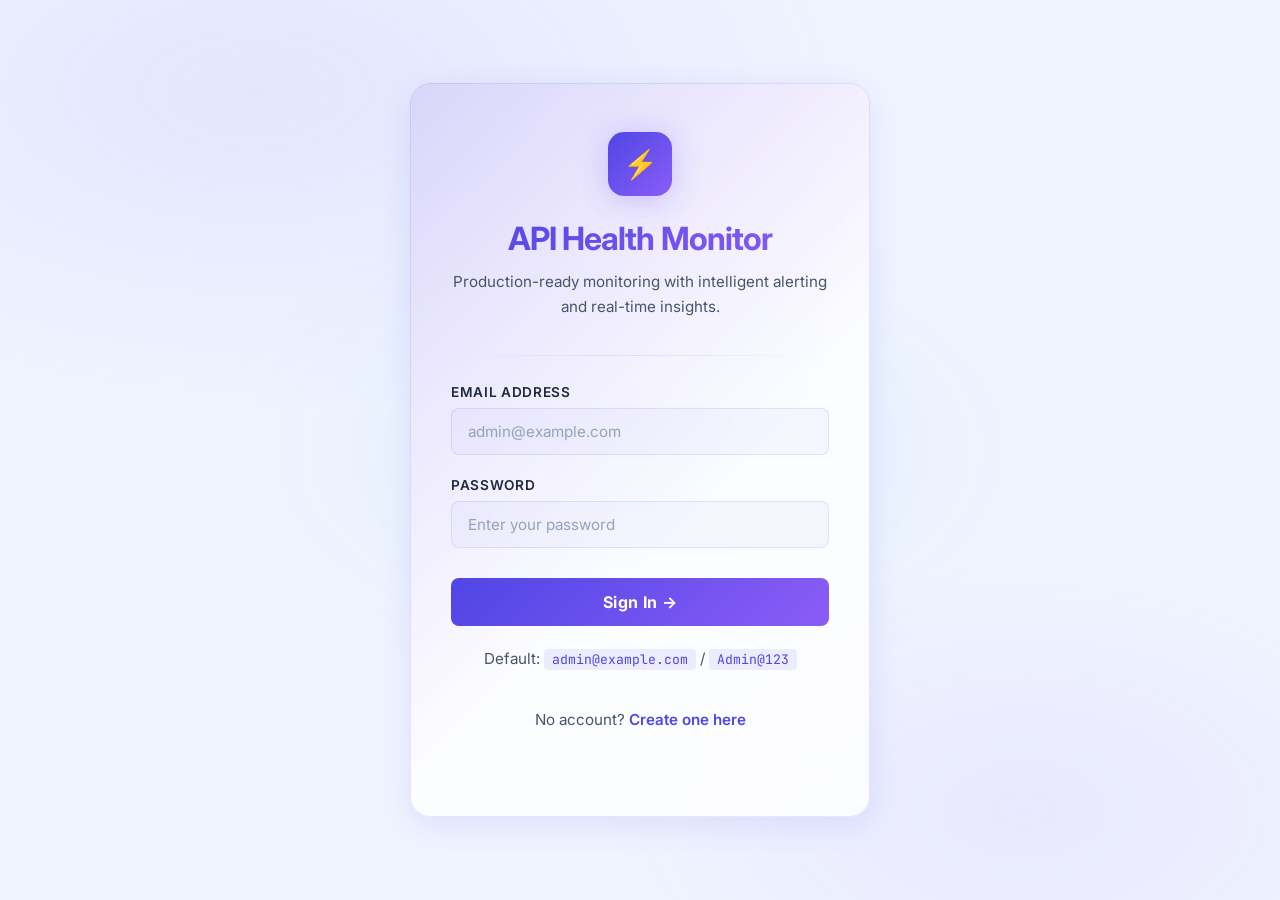
==== frontend/index.html @ 7e23b043 "Final commit" ====
<!DOCTYPE html>
<html lang="en">
<head>
  <meta charset="UTF-8">
  <meta name="viewport" content="width=device-width, initial-scale=1.0">
  <title>Sign In — Smart API Health Monitor</title>
  <meta name="description" content="Sign in to the Smart API Health Monitoring dashboard to monitor your APIs in real time.">
  <link rel="stylesheet" href="styles.css">
</head>
<body class="landing-body">

  <!-- Floating Particles -->
  <div class="particles" id="particles"></div>

  <div class="landing-container glass-panel fade-in">
    <div class="brand-icon">⚡</div>
    <h1 class="gradient-text">API Health Monitor</h1>
    <p>Production-ready monitoring with intelligent alerting and real-time insights.</p>

    <div class="divider"></div>

    <form id="loginForm" class="auth-form" novalidate>
      <div class="form-group">
        <label for="email">Email Address</label>
        <input type="email" id="email" name="email" required
               placeholder="admin@example.com" autocomplete="email">
      </div>
      <div class="form-group">
        <label for="password">Password</label>
        <input type="password" id="password" name="password" required
               placeholder="Enter your password" autocomplete="current-password">
      </div>
      <button type="submit" class="primary-btn submit-btn" id="loginSubmitBtn">
        Sign In →
      </button>
    </form>

    <p id="loginError" class="auth-error hidden"></p>

    <p class="auth-hint">
      Default: <code>admin@example.com</code> / <code>Admin@123</code>
    </p>
    <p class="auth-hint">
      No account? <a href="/register" class="auth-link">Create one here</a>
    </p>
  </div>

  <script src="script.js"></script>
  <script>
    // Generate floating particles
    const container = document.getElementById('particles');
    for (let i = 0; i < 25; i++) {
      const p = document.createElement('div');
      p.className = 'particle';
      const size = Math.random() * 4 + 2;
      p.style.cssText = `
        width: ${size}px; height: ${size}px;
        left: ${Math.random() * 100}%;
        animation-duration: ${Math.random() * 15 + 10}s;
        animation-delay: ${Math.random() * 10}s;
        background: ${Math.random() > 0.5 ? '#0ea5e9' : '#8b5cf6'};
        opacity: 0;
      `;
      container.appendChild(p);
    }
  </script>
</body>
</html>
---- frontend/styles.css ----
/* ============================================================
   Smart API Health Monitor — Premium Light UI
   Color Palette: Soft White + Indigo/Violet Accents
   ============================================================ */
@import url('https://fonts.googleapis.com/css2?family=Inter:wght@300;400;500;600;700;800&family=JetBrains+Mono:wght@400;600&display=swap');

:root {
  /* Light Background Layers */
  --bg-base:        #f0f4ff;
  --bg-surface:     #e8eeff;
  --bg-elevated:    #ffffff;
  --bg-card:        rgba(255, 255, 255, 0.80);

  /* Accent Colors */
  --cyan:           #0ea5e9;
  --cyan-dim:       rgba(14, 165, 233, 0.12);
  --violet:         #8b5cf6;
  --violet-dim:     rgba(139, 92, 246, 0.12);
  --indigo:         #4f46e5;
  --indigo-dim:     rgba(79, 70, 229, 0.10);

  /* Semantic Colors */
  --success:        #059669;
  --success-dim:    rgba(5, 150, 105, 0.12);
  --warning:        #d97706;
  --warning-dim:    rgba(217, 119, 6, 0.12);
  --danger:         #dc2626;
  --danger-dim:     rgba(220, 38, 38, 0.10);
  --pending:        #64748b;

  /* Text */
  --text-primary:   #1e293b;
  --text-secondary: #475569;
  --text-muted:     #94a3b8;

  /* Borders & Glass */
  --border:         rgba(79, 70, 229, 0.12);
  --border-accent:  rgba(79, 70, 229, 0.35);
  --glass-blur:     blur(20px);

  /* Shadows */
  --shadow-sm:  0 2px 8px rgba(79, 70, 229, 0.08);
  --shadow-md:  0 8px 32px rgba(79, 70, 229, 0.12);
  --shadow-lg:  0 20px 60px rgba(79, 70, 229, 0.16);
  --glow-cyan:  0 0 30px rgba(14, 165, 233, 0.18);
  --glow-violet:0 0 30px rgba(139, 92, 246, 0.18);

  --font-main: 'Inter', sans-serif;
  --font-mono: 'JetBrains Mono', monospace;
  --radius-sm: 8px;
  --radius-md: 14px;
  --radius-lg: 20px;
}

/* ── Reset & Base ── */
*, *::before, *::after { box-sizing: border-box; margin: 0; padding: 0; }

html { scroll-behavior: smooth; }

body {
  background-color: var(--bg-base);
  color: var(--text-primary);
  font-family: var(--font-main);
  min-height: 100vh;
  -webkit-font-smoothing: antialiased;
  overflow-x: hidden;
}

/* Animated soft mesh gradient background */
body::before {
  content: '';
  position: fixed;
  inset: 0;
  background:
    radial-gradient(ellipse 80% 60% at 20% 10%, rgba(99, 102, 241, 0.09) 0%, transparent 60%),
    radial-gradient(ellipse 60% 50% at 80% 90%, rgba(139, 92, 246, 0.07) 0%, transparent 55%),
    radial-gradient(ellipse 50% 40% at 50% 50%, rgba(14, 165, 233, 0.05) 0%, transparent 70%);
  pointer-events: none;
  z-index: 0;
}

body > * { position: relative; z-index: 1; }

/* ── Typography ── */
h1, h2, h3, h4 {
  font-weight: 700;
  letter-spacing: -0.03em;
  line-height: 1.2;
  color: var(--text-primary);
}

p { color: var(--text-secondary); line-height: 1.65; }

.gradient-text {
  background: linear-gradient(135deg, var(--indigo) 0%, var(--violet) 100%);
  -webkit-background-clip: text;
  -webkit-text-fill-color: transparent;
  background-clip: text;
}

/* ── Glass Panel ── */
.glass-panel {
  background: var(--bg-card);
  border: 1px solid var(--border);
  border-radius: var(--radius-lg);
  backdrop-filter: var(--glass-blur);
  -webkit-backdrop-filter: var(--glass-blur);
  box-shadow: var(--shadow-md);
}

/* ── AUTH PAGES ── */
.landing-body {
  display: flex;
  justify-content: center;
  align-items: center;
  min-height: 100vh;
  padding: 20px;
}

/* Animated particles */
.particles {
  position: fixed;
  inset: 0;
  pointer-events: none;
  z-index: 0;
  overflow: hidden;
}

.particle {
  position: absolute;
  border-radius: 50%;
  background: var(--indigo);
  opacity: 0;
  animation: float-particle linear infinite;
}

@keyframes float-particle {
  0%   { transform: translateY(100vh) scale(0); opacity: 0; }
  10%  { opacity: 0.25; }
  90%  { opacity: 0.08; }
  100% { transform: translateY(-10vh) scale(1); opacity: 0; }
}

.landing-container {
  width: min(100%, 460px);
  padding: 48px 40px;
  text-align: center;
  position: relative;
  z-index: 2;
}

.landing-container::before {
  content: '';
  position: absolute;
  inset: -1px;
  border-radius: calc(var(--radius-lg) + 1px);
  background: linear-gradient(135deg, rgba(79,70,229,0.20), rgba(139,92,246,0.12), transparent 60%);
  z-index: -1;
}

.brand-icon {
  width: 64px;
  height: 64px;
  background: linear-gradient(135deg, var(--indigo), var(--violet));
  border-radius: 16px;
  margin: 0 auto 24px;
  display: flex;
  align-items: center;
  justify-content: center;
  font-size: 28px;
  box-shadow: var(--glow-violet), var(--shadow-md);
  animation: icon-pulse 3s ease-in-out infinite;
}

@keyframes icon-pulse {
  0%, 100% { box-shadow: 0 0 20px rgba(79,70,229,0.25), var(--shadow-md); }
  50%       { box-shadow: 0 0 45px rgba(139,92,246,0.45), var(--shadow-lg); }
}

.landing-container h1 {
  font-size: 2rem;
  margin-bottom: 10px;
}

.landing-container > p {
  font-size: 0.95rem;
  margin-bottom: 36px;
  color: var(--text-secondary);
}

/* ── Auth Form ── */
.auth-form { text-align: left; }

.form-group { margin-bottom: 22px; }

.form-group label {
  display: block;
  margin-bottom: 8px;
  font-size: 0.85rem;
  font-weight: 600;
  color: var(--text-primary);
  letter-spacing: 0.05em;
  text-transform: uppercase;
}

.form-group input {
  width: 100%;
  padding: 13px 16px;
  background: rgba(79, 70, 229, 0.04);
  border: 1.5px solid var(--border);
  border-radius: var(--radius-sm);
  color: var(--text-primary);
  font-family: var(--font-main);
  font-size: 0.95rem;
  transition: all 0.3s ease;
  outline: none;
}

.form-group input::placeholder { color: var(--text-muted); }

.form-group input:focus {
  border-color: var(--indigo);
  background: rgba(79, 70, 229, 0.06);
  box-shadow: 0 0 0 3px rgba(79, 70, 229, 0.14);
}

/* ── Buttons ── */
.primary-btn {
  background: linear-gradient(135deg, var(--indigo) 0%, var(--violet) 100%);
  color: #ffffff;
  border: none;
  padding: 13px 28px;
  border-radius: var(--radius-sm);
  font-weight: 700;
  font-family: var(--font-main);
  font-size: 0.95rem;
  cursor: pointer;
  transition: all 0.3s ease;
  letter-spacing: 0.02em;
  position: relative;
  overflow: hidden;
}

.primary-btn::after {
  content: '';
  position: absolute;
  inset: 0;
  background: linear-gradient(135deg, rgba(255,255,255,0.25), transparent);
  opacity: 0;
  transition: opacity 0.3s;
}

.primary-btn:hover {
  transform: translateY(-2px);
  box-shadow: 0 8px 30px rgba(79, 70, 229, 0.38);
}
.primary-btn:hover::after { opacity: 1; }
.primary-btn:active { transform: translateY(0); }

.primary-btn:disabled {
  opacity: 0.55;
  cursor: not-allowed;
  transform: none;
}

.submit-btn { width: 100%; margin-top: 8px; padding: 14px; font-size: 1rem; }

.secondary-btn {
  background: rgba(79, 70, 229, 0.06);
  color: var(--text-primary);
  border: 1.5px solid var(--border);
  padding: 11px 22px;
  border-radius: var(--radius-sm);
  font-weight: 500;
  font-family: var(--font-main);
  font-size: 0.9rem;
  cursor: pointer;
  transition: all 0.25s ease;
}

.secondary-btn:hover {
  border-color: rgba(79, 70, 229, 0.3);
  background: rgba(79, 70, 229, 0.10);
  box-shadow: var(--shadow-sm);
}

/* Pulse for Add API button */
.pulse-btn { animation: pulse-glow 2.5s ease-in-out infinite; }

@keyframes pulse-glow {
  0%, 100% { box-shadow: 0 0 0 0 rgba(79, 70, 229, 0.45); }
  50%       { box-shadow: 0 0 0 10px rgba(79, 70, 229, 0); }
}

/* ── Auth Helpers ── */
.auth-hint {
  margin-top: 20px;
  font-size: 0.875rem;
  color: var(--text-secondary);
  text-align: center;
}

.auth-hint code {
  background: rgba(79, 70, 229, 0.09);
  color: var(--indigo);
  padding: 2px 8px;
  border-radius: 4px;
  font-family: var(--font-mono);
  font-size: 0.82rem;
}

.auth-link {
  color: var(--indigo);
  text-decoration: none;
  font-weight: 600;
  transition: color 0.2s;
}
.auth-link:hover { color: var(--violet); text-decoration: underline; }

.auth-error {
  margin-top: 14px;
  color: var(--danger);
  font-size: 0.9rem;
  background: var(--danger-dim);
  border: 1px solid rgba(220, 38, 38, 0.25);
  border-radius: var(--radius-sm);
  padding: 10px 14px;
  text-align: center;
}

/* ── DASHBOARD HEADER ── */
.glass-header {
  background: rgba(255, 255, 255, 0.88);
  backdrop-filter: blur(20px);
  -webkit-backdrop-filter: blur(20px);
  border-bottom: 1px solid var(--border);
  display: flex;
  justify-content: space-between;
  align-items: center;
  padding: 16px 5%;
  position: sticky;
  top: 0;
  z-index: 100;
  box-shadow: 0 1px 0 var(--border), var(--shadow-sm);
}

.logo { display: flex; flex-direction: column; gap: 4px; }

.logo h2 {
  font-size: 1.3rem;
  margin: 0;
}

.session-user {
  font-size: 0.8rem;
  color: var(--text-secondary);
  margin: 0;
}

.header-actions { display: flex; gap: 12px; align-items: center; }

/* Live indicator */
.live-badge {
  display: flex;
  align-items: center;
  gap: 6px;
  font-size: 0.78rem;
  font-weight: 600;
  color: var(--success);
  letter-spacing: 0.05em;
  text-transform: uppercase;
}

.live-dot {
  width: 8px; height: 8px;
  background: var(--success);
  border-radius: 50%;
  animation: live-pulse 1.5s ease-in-out infinite;
}

@keyframes live-pulse {
  0%, 100% { opacity: 1; box-shadow: 0 0 0 0 rgba(5, 150, 105, 0.55); }
  50%       { opacity: 0.7; box-shadow: 0 0 0 6px rgba(5, 150, 105, 0); }
}

/* ── DASHBOARD LAYOUT ── */
.container {
  padding: 36px 5%;
  max-width: 1400px;
  margin: 0 auto;
}

.section-title {
  font-size: 0.78rem;
  font-weight: 700;
  letter-spacing: 0.1em;
  text-transform: uppercase;
  color: var(--text-secondary);
  margin-bottom: 20px;
  display: flex;
  align-items: center;
  gap: 10px;
}

.section-title::after {
  content: '';
  flex: 1;
  height: 1px;
  background: var(--border);
}

.cards-grid {
  display: grid;
  grid-template-columns: repeat(auto-fill, minmax(300px, 1fr));
  gap: 20px;
  margin-bottom: 40px;
}

/* ── API CARDS ── */
.api-card {
  background: var(--bg-card);
  border: 1.5px solid var(--border);
  border-radius: var(--radius-md);
  padding: 24px;
  backdrop-filter: var(--glass-blur);
  -webkit-backdrop-filter: var(--glass-blur);
  transition: transform 0.3s ease, box-shadow 0.3s ease, border-color 0.3s ease;
  position: relative;
  overflow: hidden;
  animation: card-enter 0.5s ease-out both;
  box-shadow: var(--shadow-sm);
}

@keyframes card-enter {
  from { opacity: 0; transform: translateY(24px) scale(0.97); }
  to   { opacity: 1; transform: translateY(0) scale(1); }
}

.api-card::before {
  content: '';
  position: absolute;
  top: 0; left: 0;
  width: 100%; height: 3px;
  border-radius: var(--radius-md) var(--radius-md) 0 0;
}

/* Shimmer sweep on hover */
.api-card::after {
  content: '';
  position: absolute;
  inset: 0;
  background: linear-gradient(105deg, transparent 40%, rgba(79,70,229,0.04) 50%, transparent 60%);
  transform: translateX(-100%);
  transition: transform 0.6s ease;
  pointer-events: none;
}

.api-card:hover::after { transform: translateX(100%); }

.api-card:hover {
  transform: translateY(-5px);
  box-shadow: var(--shadow-lg);
}

/* State colors */
.api-card.state-OK    { border-color: rgba(5, 150, 105, 0.25); }
.api-card.state-OK:hover { border-color: rgba(5, 150, 105, 0.50); box-shadow: 0 20px 60px rgba(5, 150, 105, 0.12); }
.api-card.state-OK::before    { background: linear-gradient(90deg, var(--success), #10b981); }

.api-card.state-SLOW  { border-color: rgba(217, 119, 6, 0.25); }
.api-card.state-SLOW:hover { border-color: rgba(217, 119, 6, 0.50); box-shadow: 0 20px 60px rgba(217, 119, 6, 0.12); }
.api-card.state-SLOW::before  { background: linear-gradient(90deg, var(--warning), #f59e0b); }

.api-card.state-FAIL  { border-color: rgba(220, 38, 38, 0.25); }
.api-card.state-FAIL:hover { border-color: rgba(220, 38, 38, 0.50); box-shadow: 0 20px 60px rgba(220, 38, 38, 0.12); }
.api-card.state-FAIL::before  { background: linear-gradient(90deg, var(--danger), var(--violet)); }

.api-card.state-PENDING { border-color: rgba(100, 116, 139, 0.20); }
.api-card.state-PENDING::before { background: linear-gradient(90deg, var(--pending), #94a3b8); }

/* Card Header */
.card-header {
  display: flex;
  justify-content: space-between;
  align-items: flex-start;
  margin-bottom: 20px;
}

.card-header h3 {
  font-size: 1.05rem;
  color: var(--text-primary);
  white-space: nowrap;
  overflow: hidden;
  text-overflow: ellipsis;
  max-width: 65%;
}

.status-badge {
  padding: 4px 12px;
  border-radius: 20px;
  font-size: 0.7rem;
  font-weight: 700;
  letter-spacing: 0.08em;
  text-transform: uppercase;
  flex-shrink: 0;
}

.state-OK .status-badge    { background: var(--success-dim); color: var(--success); border: 1px solid rgba(5,150,105,0.25); }
.state-SLOW .status-badge  { background: var(--warning-dim); color: var(--warning); border: 1px solid rgba(217,119,6,0.25); }
.state-FAIL .status-badge  { background: var(--danger-dim);  color: var(--danger);  border: 1px solid rgba(220,38,38,0.25); }
.state-PENDING .status-badge { background: rgba(100,116,139,0.10); color: var(--pending); border: 1px solid rgba(100,116,139,0.20); }

/* Metrics */
.card-metrics { display: flex; flex-direction: column; gap: 10px; }

.metric-row {
  display: flex;
  justify-content: space-between;
  align-items: center;
  padding: 8px 12px;
  background: rgba(79, 70, 229, 0.04);
  border-radius: 6px;
  border: 1px solid var(--border);
}

.metric-label {
  font-size: 0.8rem;
  color: var(--text-secondary);
  font-weight: 500;
}

.metric-value {
  font-size: 0.9rem;
  font-weight: 700;
  color: var(--text-primary);
  font-family: var(--font-mono);
}

.state-OK .metric-value.highlight    { color: var(--success); }
.state-SLOW .metric-value.highlight  { color: var(--warning); }
.state-FAIL .metric-value.highlight  { color: var(--danger); }

.card-meta {
  margin-top: 14px;
  font-size: 0.76rem;
  color: var(--text-muted);
  display: flex;
  gap: 14px;
}

.delete-btn {
  width: 100%;
  margin-top: 18px;
  padding: 9px;
  background: transparent;
  color: var(--danger);
  border: 1px solid rgba(220, 38, 38, 0.25);
  border-radius: var(--radius-sm);
  font-size: 0.85rem;
  font-weight: 600;
  font-family: var(--font-main);
  cursor: pointer;
  transition: all 0.25s ease;
  letter-spacing: 0.03em;
}

.delete-btn:hover {
  background: var(--danger-dim);
  border-color: rgba(220, 38, 38, 0.50);
  box-shadow: 0 0 20px rgba(220, 38, 38, 0.12);
}

/* Empty state */
.empty-state {
  grid-column: 1 / -1;
  text-align: center;
  padding: 60px 24px;
  background: var(--bg-card);
  border: 1.5px dashed var(--border);
  border-radius: var(--radius-lg);
}

.empty-state .empty-icon { font-size: 3rem; margin-bottom: 16px; opacity: 0.4; }
.empty-state h3 { color: var(--text-secondary); font-size: 1.1rem; margin-bottom: 8px; }
.empty-state p  { font-size: 0.9rem; }

/* ── CHART SECTION ── */
.chart-section { margin-bottom: 40px; }

.chart-section h3 {
  font-size: 1.1rem;
  margin-bottom: 20px;
  color: var(--text-primary);
}

.graph-container {
  height: 380px;
  width: 100%;
}

.chart-subtitle {
  font-size: 0.8rem;
  text-align: center;
  margin-top: 16px;
  color: var(--text-muted);
}

/* ── MODAL ── */
.modal-overlay {
  position: fixed;
  inset: 0;
  background: rgba(15, 23, 42, 0.35);
  backdrop-filter: blur(8px);
  -webkit-backdrop-filter: blur(8px);
  display: flex;
  justify-content: center;
  align-items: center;
  z-index: 1000;
}

.modal-overlay.hidden { display: none; }

.modal-content {
  width: min(100% - 32px, 480px);
  padding: 40px;
  border: 1.5px solid rgba(79, 70, 229, 0.20);
  box-shadow: var(--shadow-lg), var(--glow-violet);
  position: relative;
}

.modal-content::before {
  content: '';
  position: absolute;
  inset: -1px;
  border-radius: calc(var(--radius-lg) + 1px);
  background: linear-gradient(135deg, rgba(79,70,229,0.10), transparent 50%, rgba(139,92,246,0.07));
  z-index: -1;
  pointer-events: none;
}

.modal-content h3 { font-size: 1.4rem; margin-bottom: 28px; }

.close-btn {
  position: absolute;
  top: 18px; right: 22px;
  font-size: 1.6rem;
  cursor: pointer;
  color: var(--text-muted);
  line-height: 1;
  transition: all 0.2s;
  width: 32px; height: 32px;
  display: flex; align-items: center; justify-content: center;
  border-radius: 6px;
}

.close-btn:hover {
  color: var(--text-primary);
  background: rgba(79, 70, 229, 0.08);
}

/* ── TOAST ── */
.toast {
  position: fixed;
  bottom: 28px;
  right: 28px;
  padding: 14px 20px;
  border-radius: var(--radius-sm);
  z-index: 2000;
  font-weight: 600;
  font-size: 0.9rem;
  box-shadow: var(--shadow-lg);
  backdrop-filter: blur(12px);
  background: rgba(255, 255, 255, 0.96);
  border: 1.5px solid var(--border);
  min-width: 220px;
  max-width: 360px;
  animation: toast-slide 0.35s cubic-bezier(0.34,1.56,0.64,1) forwards;
}

@keyframes toast-slide {
  from { transform: translateX(120%); opacity: 0; }
  to   { transform: translateX(0);   opacity: 1; }
}

.toast.success { border-left: 3px solid var(--success); color: var(--success); }
.toast.error   { border-left: 3px solid var(--danger);  color: var(--danger);  }
.toast.info    { border-left: 3px solid var(--indigo);  color: var(--indigo);  }
.toast.hidden  { display: none; }

/* ── ANIMATIONS ── */
.fade-in {
  animation: fadeIn 0.6s ease-out both;
}

@keyframes fadeIn {
  from { opacity: 0; transform: translateY(16px); }
  to   { opacity: 1; transform: translateY(0); }
}

.bounce-in {
  animation: bounceIn 0.4s cubic-bezier(0.34, 1.56, 0.64, 1) both;
}

@keyframes bounceIn {
  from { transform: scale(0.92) translateY(12px); opacity: 0; }
  to   { transform: scale(1) translateY(0);       opacity: 1; }
}

/* Stagger cards */
.api-card:nth-child(1) { animation-delay: 0.05s; }
.api-card:nth-child(2) { animation-delay: 0.10s; }
.api-card:nth-child(3) { animation-delay: 0.15s; }
.api-card:nth-child(4) { animation-delay: 0.20s; }
.api-card:nth-child(5) { animation-delay: 0.25s; }
.api-card:nth-child(6) { animation-delay: 0.30s; }

/* Skeleton loader */
.skeleton {
  background: linear-gradient(90deg,
    rgba(79,70,229,0.05) 25%,
    rgba(79,70,229,0.10) 50%,
    rgba(79,70,229,0.05) 75%);
  background-size: 200% 100%;
  animation: skeleton-shimmer 1.5s infinite;
  border-radius: 4px;
}

@keyframes skeleton-shimmer {
  0%   { background-position: 200% 0; }
  100% { background-position: -200% 0; }
}

/* Divider */
.divider {
  height: 1px;
  background: linear-gradient(90deg, transparent, var(--border), transparent);
  margin: 8px 0 28px;
}

/* ── RESPONSIVE ── */
@media (max-width: 768px) {
  .glass-header {
    flex-direction: column;
    align-items: flex-start;
    gap: 14px;
    padding: 14px 5%;
  }

  .header-actions { width: 100%; flex-wrap: wrap; }

  .landing-container { padding: 36px 24px; }

  .cards-grid { grid-template-columns: 1fr; }

  .container { padding: 24px 5%; }

  .modal-content { padding: 28px 24px; }

  .toast { left: 16px; right: 16px; bottom: 16px; max-width: none; }
}

.hidden { display: none !important; }
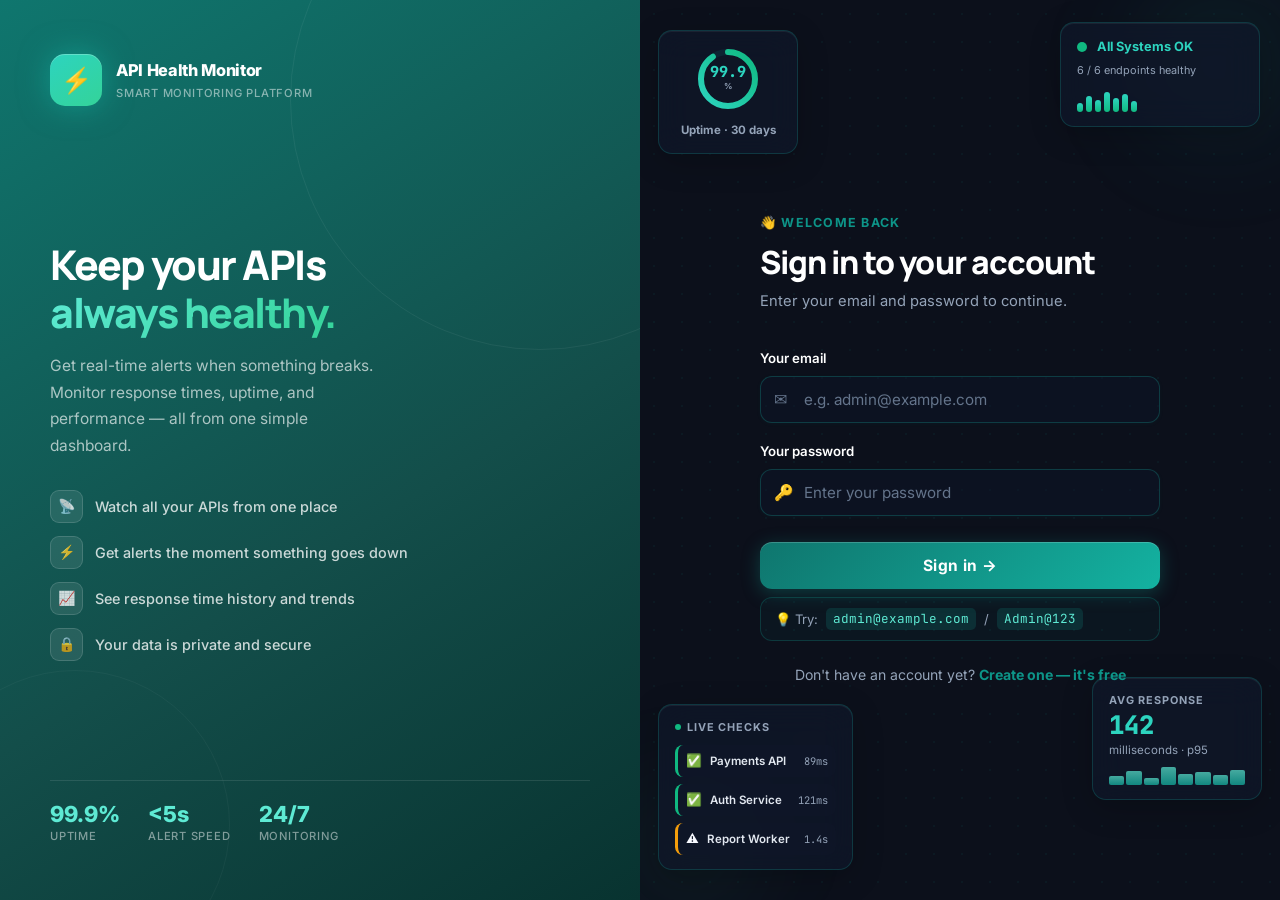
==== commit 5edc5e04: "Finial commit" ====
--- a/frontend/index.html
+++ b/frontend/index.html
@@ -3,66 +3,275 @@
 <head>
   <meta charset="UTF-8">
   <meta name="viewport" content="width=device-width, initial-scale=1.0">
-  <title>Sign In — Smart API Health Monitor</title>
-  <meta name="description" content="Sign in to the Smart API Health Monitoring dashboard to monitor your APIs in real time.">
+  <title>Sign In — API Health Monitor</title>
+  <meta name="description" content="Sign in to your API Health Monitor account and keep your services running smoothly.">
+  <link rel="preconnect" href="https://fonts.googleapis.com">
+  <link href="https://fonts.googleapis.com/css2?family=Inter:wght@300;400;500;600;700;800;900&family=Manrope:wght@400;600;700;800&family=JetBrains+Mono:wght@400;600&display=swap" rel="stylesheet">
   <link rel="stylesheet" href="styles.css">
 </head>
-<body class="landing-body">
-
-  <!-- Floating Particles -->
-  <div class="particles" id="particles"></div>
-
-  <div class="landing-container glass-panel fade-in">
-    <div class="brand-icon">⚡</div>
-    <h1 class="gradient-text">API Health Monitor</h1>
-    <p>Production-ready monitoring with intelligent alerting and real-time insights.</p>
-
-    <div class="divider"></div>
-
-    <form id="loginForm" class="auth-form" novalidate>
-      <div class="form-group">
-        <label for="email">Email Address</label>
-        <input type="email" id="email" name="email" required
-               placeholder="admin@example.com" autocomplete="email">
-      </div>
-      <div class="form-group">
-        <label for="password">Password</label>
-        <input type="password" id="password" name="password" required
-               placeholder="Enter your password" autocomplete="current-password">
-      </div>
-      <button type="submit" class="primary-btn submit-btn" id="loginSubmitBtn">
-        Sign In →
-      </button>
-    </form>
-
-    <p id="loginError" class="auth-error hidden"></p>
-
-    <p class="auth-hint">
-      Default: <code>admin@example.com</code> / <code>Admin@123</code>
-    </p>
-    <p class="auth-hint">
-      No account? <a href="/register" class="auth-link">Create one here</a>
-    </p>
+<body class="auth-page">
+
+  <!-- Ambient background -->
+  <div class="auth-bg-mesh"></div>
+  <div class="auth-orb auth-orb-1"></div>
+  <div class="auth-orb auth-orb-2"></div>
+  <div class="auth-orb auth-orb-3"></div>
+  <div class="auth-particles" id="particles"></div>
+
+  <!-- Split Layout -->
+  <div class="auth-split">
+
+    <!-- ── LEFT — Brand & Features ── -->
+    <aside class="auth-left">
+      <div class="auth-brand">
+        <div class="auth-brand-icon">⚡</div>
+        <div>
+          <div class="auth-brand-name">API Health Monitor</div>
+          <div class="auth-brand-tagline">Smart Monitoring Platform</div>
+        </div>
+      </div>
+
+      <div class="auth-hero">
+        <h2>Keep your APIs<br><span class="hl">always healthy.</span></h2>
+        <p>
+          Get real-time alerts when something breaks. Monitor response times,
+          uptime, and performance — all from one simple dashboard.
+        </p>
+        <ul class="auth-features">
+          <li><div class="feat-dot">📡</div> Watch all your APIs from one place</li>
+          <li><div class="feat-dot">⚡</div> Get alerts the moment something goes down</li>
+          <li><div class="feat-dot">📈</div> See response time history and trends</li>
+          <li><div class="feat-dot">🔒</div> Your data is private and secure</li>
+        </ul>
+      </div>
+
+      <div class="auth-left-footer">
+        <div class="auth-stats-row">
+          <div class="auth-stat">
+            <div class="auth-stat-val">99.9%</div>
+            <div class="auth-stat-lbl">Uptime</div>
+          </div>
+          <div class="auth-stat">
+            <div class="auth-stat-val">&lt;5s</div>
+            <div class="auth-stat-lbl">Alert speed</div>
+          </div>
+          <div class="auth-stat">
+            <div class="auth-stat-val">24/7</div>
+            <div class="auth-stat-lbl">Monitoring</div>
+          </div>
+        </div>
+      </div>
+    </aside>
+
+    <!-- ── RIGHT — Form + Animated Preview Cards ── -->
+    <main class="auth-right">
+
+      <!-- Glow spots -->
+      <div class="rp-glow rp-glow-1"></div>
+      <div class="rp-glow rp-glow-2"></div>
+
+      <!-- ════ FLOATING PREVIEW CARDS ════ -->
+      <div class="rp-floats">
+
+        <!-- SVG gradient def for uptime ring -->
+        <svg width="0" height="0" style="position:absolute">
+          <defs>
+            <linearGradient id="ringGrad" x1="0%" y1="0%" x2="100%" y2="100%">
+              <stop offset="0%"   stop-color="#2DD4BF"/>
+              <stop offset="100%" stop-color="#10B981"/>
+            </linearGradient>
+          </defs>
+        </svg>
+
+        <!-- Card 1: System Status (top-right) -->
+        <div class="rp-card rp-card-status">
+          <div class="rp-status-row">
+            <div class="rp-status-dot"></div>
+            <div class="rp-status-label">All Systems OK</div>
+          </div>
+          <div class="rp-status-sub">6 / 6 endpoints healthy</div>
+          <div class="rp-mini-bars">
+            <div class="rp-bar"></div><div class="rp-bar"></div>
+            <div class="rp-bar"></div><div class="rp-bar"></div>
+            <div class="rp-bar"></div><div class="rp-bar"></div>
+            <div class="rp-bar"></div>
+          </div>
+        </div>
+
+        <!-- Card 2: Avg Response Time (bottom-right) -->
+        <div class="rp-card rp-card-metric">
+          <div class="rp-metric-label">Avg Response</div>
+          <div class="rp-metric-value" id="rp-ms">142</div>
+          <div class="rp-metric-unit">milliseconds · p95</div>
+          <div class="rp-sparkline">
+            <div class="rp-spark"></div><div class="rp-spark"></div>
+            <div class="rp-spark"></div><div class="rp-spark"></div>
+            <div class="rp-spark"></div><div class="rp-spark"></div>
+            <div class="rp-spark"></div><div class="rp-spark"></div>
+          </div>
+        </div>
+
+        <!-- Card 3: Uptime Ring (top-left) -->
+        <div class="rp-card rp-card-uptime">
+          <div class="rp-ring-wrap">
+            <svg class="rp-ring-svg" viewBox="0 0 68 68">
+              <circle class="rp-ring-track" cx="34" cy="34" r="27"/>
+              <circle class="rp-ring-fill"  cx="34" cy="34" r="27"/>
+            </svg>
+            <div class="rp-ring-center">
+              <div class="rp-ring-pct">99.9</div>
+              <div class="rp-ring-lbl">%</div>
+            </div>
+          </div>
+          <div class="rp-uptime-label">Uptime · 30 days</div>
+        </div>
+
+        <!-- Card 4: Live Activity Feed (bottom-left) -->
+        <div class="rp-card rp-card-feed">
+          <div class="rp-feed-title">
+            <div class="rp-feed-live-dot"></div>
+            Live checks
+          </div>
+          <div class="rp-feed-rows" id="rpFeedRows">
+            <div class="rp-feed-row ok">
+              <span class="rp-feed-icon">✅</span>
+              <span class="rp-feed-name">Payments API</span>
+              <span class="rp-feed-time">89ms</span>
+            </div>
+            <div class="rp-feed-row ok">
+              <span class="rp-feed-icon">✅</span>
+              <span class="rp-feed-name">Auth Service</span>
+              <span class="rp-feed-time">121ms</span>
+            </div>
+            <div class="rp-feed-row slow">
+              <span class="rp-feed-icon">⚠️</span>
+              <span class="rp-feed-name">Report Worker</span>
+              <span class="rp-feed-time">1.4s</span>
+            </div>
+          </div>
+        </div>
+
+      </div><!-- end .rp-floats -->
+
+      <!-- ════ ACTUAL FORM ════ -->
+      <div class="auth-form-wrap">
+        <div class="auth-heading">
+          <div class="auth-greeting">👋 Welcome back</div>
+          <h1>Sign in to your account</h1>
+          <p>Enter your email and password to continue.</p>
+        </div>
+
+        <form id="loginForm" class="auth-form" novalidate>
+          <div class="auth-field">
+            <label for="email">Your email</label>
+            <div class="auth-input-row">
+              <span class="a-icon">✉</span>
+              <input type="email" id="email" name="email" required
+                placeholder="e.g. admin@example.com" autocomplete="email">
+            </div>
+          </div>
+
+          <div class="auth-field">
+            <label for="password">Your password</label>
+            <div class="auth-input-row">
+              <span class="a-icon">🔑</span>
+              <input type="password" id="password" name="password" required
+                placeholder="Enter your password" autocomplete="current-password">
+            </div>
+          </div>
+
+          <button type="submit" class="auth-submit" id="loginSubmitBtn">
+            Sign in  →
+          </button>
+        </form>
+
+        <div id="loginError" class="auth-error-msg hidden">
+          <span>⚠</span>
+          <span id="loginErrorText"></span>
+        </div>
+
+        <div class="auth-hint-box">
+          💡 Try: <code>admin@example.com</code> / <code>Admin@123</code>
+        </div>
+
+        <p class="auth-switch">
+          Don't have an account yet? <a href="/register">Create one — it's free</a>
+        </p>
+      </div>
+
+    </main>
   </div>
 
   <script src="script.js"></script>
   <script>
-    // Generate floating particles
+    /* ── Teal particles ── */
     const container = document.getElementById('particles');
-    for (let i = 0; i < 25; i++) {
+    const shades = ['#14B8A6','#2DD4BF','#5EEAD4','#10B981','#34D399','#06B6D4','#22D3EE','#0D9488'];
+    for (let i = 0; i < 32; i++) {
       const p = document.createElement('div');
-      p.className = 'particle';
-      const size = Math.random() * 4 + 2;
-      p.style.cssText = `
-        width: ${size}px; height: ${size}px;
-        left: ${Math.random() * 100}%;
-        animation-duration: ${Math.random() * 15 + 10}s;
-        animation-delay: ${Math.random() * 10}s;
-        background: ${Math.random() > 0.5 ? '#0ea5e9' : '#8b5cf6'};
-        opacity: 0;
-      `;
+      p.className = 'auth-particle';
+      const size = Math.random() * 5 + 2;
+      const shade = shades[Math.floor(Math.random() * shades.length)];
+      p.style.cssText = `width:${size}px;height:${size}px;left:${Math.random()*100}%;
+        animation-duration:${Math.random()*18+10}s;animation-delay:-${Math.random()*18}s;
+        background:${shade};box-shadow:0 0 ${size*2}px ${shade};opacity:0;`;
       container.appendChild(p);
     }
+
+    /* ── Animate the ms counter on the metric card ── */
+    const msEl = document.getElementById('rp-ms');
+    const baseValues = [98, 112, 137, 142, 128, 156, 119, 144, 133, 108];
+    let msIdx = 0;
+    if (msEl) {
+      setInterval(() => {
+        msIdx = (msIdx + 1) % baseValues.length;
+        msEl.style.transition = 'opacity 0.4s ease';
+        msEl.style.opacity = '0.3';
+        setTimeout(() => {
+          msEl.textContent = baseValues[msIdx];
+          msEl.style.opacity = '1';
+        }, 420);
+      }, 2800);
+    }
+
+    /* ── Animate the activity feed rows ── */
+    const feedData = [
+      { state: 'ok',   icon: '✅', name: 'Payments API',   time: '89ms' },
+      { state: 'ok',   icon: '✅', name: 'Auth Service',   time: '121ms' },
+      { state: 'slow', icon: '⚠️', name: 'Report Worker',  time: '1.4s' },
+      { state: 'ok',   icon: '✅', name: 'User API',       time: '76ms' },
+      { state: 'ok',   icon: '✅', name: 'Storage Svc',    time: '203ms' },
+      { state: 'fail', icon: '🔴', name: 'Legacy Proxy',   time: 'Error' },
+      { state: 'ok',   icon: '✅', name: 'Webhook Relay',  time: '55ms' },
+    ];
+    const feedContainer = document.getElementById('rpFeedRows');
+    let feedStart = 0;
+    function cycleFeed() {
+      if (!feedContainer) return;
+      const items = feedData.slice(feedStart, feedStart + 3);
+      feedContainer.innerHTML = items.map(r => `
+        <div class="rp-feed-row ${r.state}" style="animation-delay:0s">
+          <span class="rp-feed-icon">${r.icon}</span>
+          <span class="rp-feed-name">${r.name}</span>
+          <span class="rp-feed-time">${r.time}</span>
+        </div>`).join('');
+      feedStart = (feedStart + 1) % feedData.length;
+    }
+    setInterval(cycleFeed, 2500);
+
+    /* ── Error patch for script.js ── */
+    const loginErrorEl   = document.getElementById('loginError');
+    const loginErrorText = document.getElementById('loginErrorText');
+    const errObserver = new MutationObserver(() => {
+      const txt = loginErrorEl.textContent.trim();
+      if (txt && loginErrorText) {
+        loginErrorText.textContent = txt;
+        if (loginErrorEl.childNodes.length === 1 && loginErrorEl.childNodes[0].nodeType === 3) {
+          loginErrorEl.innerHTML = `<span>⚠</span><span id="loginErrorText">${txt}</span>`;
+        }
+      }
+    });
+    errObserver.observe(loginErrorEl, { childList: true, subtree: true, characterData: true });
   </script>
 </body>
 </html>
--- a/frontend/styles.css
+++ b/frontend/styles.css
@@ -1,762 +1,1667 @@
 /* ============================================================
-   Smart API Health Monitor — Premium Light UI
-   Color Palette: Soft White + Indigo/Violet Accents
+   Smart API Health Monitor — Unified Premium Light Theme
+   Palette: Soft Pearl · Deep Slate · Electric Indigo · Sapphire
+   Design: Glassmorphism · 3D Depth · Smooth Micro-animations
    ============================================================ */
-@import url('https://fonts.googleapis.com/css2?family=Inter:wght@300;400;500;600;700;800&family=JetBrains+Mono:wght@400;600&display=swap');
-
+@import url('https://fonts.googleapis.com/css2?family=Inter:wght@300;400;500;600;700;800;900&family=Manrope:wght@400;500;600;700;800&family=JetBrains+Mono:wght@400;600&display=swap');
+
+/* ══════════════════════════════════════════
+   DESIGN TOKENS
+══════════════════════════════════════════ */
 :root {
-  /* Light Background Layers */
-  --bg-base:        #f0f4ff;
-  --bg-surface:     #e8eeff;
-  --bg-elevated:    #ffffff;
-  --bg-card:        rgba(255, 255, 255, 0.80);
-
-  /* Accent Colors */
-  --cyan:           #0ea5e9;
-  --cyan-dim:       rgba(14, 165, 233, 0.12);
-  --violet:         #8b5cf6;
-  --violet-dim:     rgba(139, 92, 246, 0.12);
-  --indigo:         #4f46e5;
-  --indigo-dim:     rgba(79, 70, 229, 0.10);
-
-  /* Semantic Colors */
-  --success:        #059669;
-  --success-dim:    rgba(5, 150, 105, 0.12);
-  --warning:        #d97706;
-  --warning-dim:    rgba(217, 119, 6, 0.12);
-  --danger:         #dc2626;
-  --danger-dim:     rgba(220, 38, 38, 0.10);
-  --pending:        #64748b;
-
-  /* Text */
-  --text-primary:   #1e293b;
-  --text-secondary: #475569;
-  --text-muted:     #94a3b8;
-
-  /* Borders & Glass */
-  --border:         rgba(79, 70, 229, 0.12);
-  --border-accent:  rgba(79, 70, 229, 0.35);
-  --glass-blur:     blur(20px);
-
-  /* Shadows */
-  --shadow-sm:  0 2px 8px rgba(79, 70, 229, 0.08);
-  --shadow-md:  0 8px 32px rgba(79, 70, 229, 0.12);
-  --shadow-lg:  0 20px 60px rgba(79, 70, 229, 0.16);
-  --glow-cyan:  0 0 30px rgba(14, 165, 233, 0.18);
-  --glow-violet:0 0 30px rgba(139, 92, 246, 0.18);
-
-  --font-main: 'Inter', sans-serif;
-  --font-mono: 'JetBrains Mono', monospace;
-  --radius-sm: 8px;
-  --radius-md: 14px;
-  --radius-lg: 20px;
-}
-
-/* ── Reset & Base ── */
+  /* ── Primary: Electric Indigo / Sapphire ── */
+  --p-50:   #EEF2FF;
+  --p-100:  #E0E7FF;
+  --p-200:  #C7D2FE;
+  --p-300:  #A5B4FC;
+  --p-400:  #818CF8;
+  --p-500:  #6366F1;
+  --p-600:  #4F46E5;
+  --p-700:  #4338CA;
+  --p-800:  #3730A3;
+  --p-900:  #312E81;
+  --p-glow: rgba(99, 102, 241, 0.28);
+  --p-dim:  rgba(99, 102, 241, 0.08);
+
+  /* ── Secondary: Violet / Purple ── */
+  --s-400:  #A78BFA;
+  --s-500:  #8B5CF6;
+  --s-600:  #7C3AED;
+  --s-glow: rgba(139, 92, 246, 0.25);
+
+  /* ── Accent: Sky Blue / Cyan ── */
+  --a-400:  #38BDF8;
+  --a-500:  #0EA5E9;
+  --a-600:  #0284C7;
+  --a-dim:  rgba(14, 165, 233, 0.10);
+
+  /* ── Neutrals (unified high-contrast dark mode) ── */
+  --n-0:    #0A0F1D;
+  --n-50:   #0F172A;
+  --n-100:  #1E293B;
+  --n-200:  #334155;
+  --n-300:  #475569;
+  --n-400:  #64748B;
+  --n-500:  #94A3B8;
+  --n-600:  #E2E8F0;
+  --n-700:  #F1F5FE;
+  --n-800:  #F8FAFF;
+  --n-900:  #FFFFFF;
+
+  /* ── Semantic ── */
+  --ok:      #34D399;
+  --ok-dim:  rgba(52,211,153,0.12);
+  --ok-glow: rgba(52,211,153,0.22);
+  --warn:    #FBBF24;
+  --warn-dim: rgba(251,191,36,0.12);
+  --err:     #F87171;
+  --err-dim: rgba(248,113,113,0.12);
+  --err-glow:rgba(248,113,113,0.22);
+  --pend:    #94A3B8;
+
+  /* ── Surfaces ── */
+  --bg:          #0A0F1D;
+  --bg-surface:  #111827;
+  --bg-card:     rgba(17, 24, 39, 0.75);
+  --bg-glass:    rgba(15, 23, 42, 0.65);
+
+  /* ── Borders ── */
+  --border:       rgba(20, 184, 166, 0.15);
+  --border-hover: rgba(20, 184, 166, 0.35);
+  --border-focus: rgba(20, 184, 166, 0.65);
+
+  /* ── Elevation shadows ── */
+  --shadow-xs: 0 1px 3px rgba(0,0,0,0.20), 0 1px 2px rgba(0,0,0,0.15);
+  --shadow-sm: 0 2px 8px rgba(0,0,0,0.25), 0 1px 4px rgba(20,184,166,0.08);
+  --shadow-md: 0 8px 24px rgba(0,0,0,0.30), 0 4px 12px rgba(20,184,166,0.12);
+  --shadow-lg: 0 20px 48px rgba(0,0,0,0.35), 0 8px 24px rgba(20,184,166,0.15);
+  --shadow-xl: 0 36px 80px rgba(0,0,0,0.45), 0 16px 40px rgba(20,184,166,0.18);
+  --shadow-card-hover: 0 28px 60px rgba(0,0,0,0.40), 0 12px 28px rgba(20,184,166,0.22);
+
+  /* ── Typography ── */
+  --font-ui:      'Inter', 'Manrope', sans-serif;
+  --font-display: 'Manrope', 'Inter', sans-serif;
+  --font-mono:    'JetBrains Mono', monospace;
+
+  /* ── Radii ── */
+  --r-xs:  6px;
+  --r-sm:  10px;
+  --r-md:  16px;
+  --r-lg:  22px;
+  --r-xl:  32px;
+  --r-full: 9999px;
+
+  /* ── Motion ── */
+  --ease-spring:  cubic-bezier(0.34, 1.56, 0.64, 1);
+  --ease-smooth:  cubic-bezier(0.4, 0, 0.2, 1);
+  --ease-out:     cubic-bezier(0, 0, 0.2, 1);
+  --ease-in-out:  cubic-bezier(0.4, 0, 0.6, 1);
+
+  /* ── Blur ── */
+  --blur-sm: blur(12px);
+  --blur-md: blur(20px);
+  --blur-lg: blur(32px);
+}
+
+/* ══════════════════════════════════════════
+   RESET
+══════════════════════════════════════════ */
 *, *::before, *::after { box-sizing: border-box; margin: 0; padding: 0; }
-
-html { scroll-behavior: smooth; }
+html { scroll-behavior: smooth; -webkit-text-size-adjust: 100%; }
 
 body {
-  background-color: var(--bg-base);
-  color: var(--text-primary);
-  font-family: var(--font-main);
+  font-family: var(--font-ui);
+  background: var(--bg);
+  color: var(--n-800);
   min-height: 100vh;
   -webkit-font-smoothing: antialiased;
+  -moz-osx-font-smoothing: grayscale;
   overflow-x: hidden;
-}
-
-/* Animated soft mesh gradient background */
+  line-height: 1.6;
+}
+
+/* ── Animated mesh background ── */
 body::before {
   content: '';
   position: fixed;
   inset: 0;
   background:
-    radial-gradient(ellipse 80% 60% at 20% 10%, rgba(99, 102, 241, 0.09) 0%, transparent 60%),
-    radial-gradient(ellipse 60% 50% at 80% 90%, rgba(139, 92, 246, 0.07) 0%, transparent 55%),
-    radial-gradient(ellipse 50% 40% at 50% 50%, rgba(14, 165, 233, 0.05) 0%, transparent 70%);
+    radial-gradient(ellipse 90% 70% at 20% 5%,  rgba(99,102,241,0.10) 0%, transparent 58%),
+    radial-gradient(ellipse 70% 60% at 80% 95%, rgba(139,92,246,0.08) 0%, transparent 58%),
+    radial-gradient(ellipse 55% 45% at 60% 40%, rgba(14,165,233,0.05) 0%, transparent 60%),
+    radial-gradient(ellipse 40% 35% at 10% 80%, rgba(99,102,241,0.06) 0%, transparent 55%);
   pointer-events: none;
   z-index: 0;
+  animation: mesh-breathe 22s ease-in-out infinite alternate;
+}
+
+@keyframes mesh-breathe {
+  0%   { opacity: 0.7; transform: scale(1) translateY(0); }
+  100% { opacity: 1;   transform: scale(1.05) translateY(-10px); }
 }
 
 body > * { position: relative; z-index: 1; }
 
-/* ── Typography ── */
+/* ══════════════════════════════════════════
+   SCROLLBAR
+══════════════════════════════════════════ */
+::-webkit-scrollbar { width: 5px; height: 5px; }
+::-webkit-scrollbar-track { background: var(--n-100); }
+::-webkit-scrollbar-thumb { background: var(--p-300); border-radius: var(--r-full); }
+::-webkit-scrollbar-thumb:hover { background: var(--p-500); }
+
+/* ══════════════════════════════════════════
+   TYPOGRAPHY
+══════════════════════════════════════════ */
 h1, h2, h3, h4 {
-  font-weight: 700;
+  font-family: var(--font-display);
+  font-weight: 800;
   letter-spacing: -0.03em;
-  line-height: 1.2;
-  color: var(--text-primary);
-}
-
-p { color: var(--text-secondary); line-height: 1.65; }
-
+  line-height: 1.18;
+  color: var(--n-900);
+}
+p { color: var(--n-600); line-height: 1.68; }
+code { font-family: var(--font-mono); font-size: 0.88em; }
+
+/* Gradient brand text */
 .gradient-text {
-  background: linear-gradient(135deg, var(--indigo) 0%, var(--violet) 100%);
+  background: linear-gradient(135deg, var(--p-600) 0%, var(--s-500) 50%, var(--a-500) 100%);
   -webkit-background-clip: text;
   -webkit-text-fill-color: transparent;
   background-clip: text;
-}
-
-/* ── Glass Panel ── */
+  background-size: 200% 200%;
+  animation: gradient-pan 5s ease infinite;
+}
+
+@keyframes gradient-pan {
+  0%   { background-position: 0% 50%; }
+  50%  { background-position: 100% 50%; }
+  100% { background-position: 0% 50%; }
+}
+
+/* ══════════════════════════════════════════
+   GLASS PANEL
+══════════════════════════════════════════ */
 .glass-panel {
   background: var(--bg-card);
   border: 1px solid var(--border);
-  border-radius: var(--radius-lg);
-  backdrop-filter: var(--glass-blur);
-  -webkit-backdrop-filter: var(--glass-blur);
-  box-shadow: var(--shadow-md);
-}
-
-/* ── AUTH PAGES ── */
-.landing-body {
-  display: flex;
-  justify-content: center;
-  align-items: center;
-  min-height: 100vh;
-  padding: 20px;
-}
-
-/* Animated particles */
-.particles {
+  border-radius: var(--r-lg);
+  backdrop-filter: var(--blur-md);
+  -webkit-backdrop-filter: var(--blur-md);
+  box-shadow: var(--shadow-md), inset 0 1px 0 rgba(255,255,255,0.95);
+  position: relative;
+}
+
+/* Subtle shimmer line at top edge */
+.glass-panel::before {
+  content: '';
+  position: absolute;
+  top: 0; left: 15%; right: 15%;
+  height: 1px;
+  background: linear-gradient(90deg, transparent, rgba(99,102,241,0.4), rgba(139,92,246,0.3), transparent);
+  border-radius: var(--r-full);
+  pointer-events: none;
+}
+
+/* ══════════════════════════════════════════
+   FLOATING AMBIENT ORBS
+══════════════════════════════════════════ */
+.orb {
   position: fixed;
-  inset: 0;
+  border-radius: 50%;
+  filter: blur(70px);
   pointer-events: none;
   z-index: 0;
-  overflow: hidden;
-}
-
+  animation: orb-float 14s ease-in-out infinite alternate;
+}
+.orb-1 {
+  width: 500px; height: 500px;
+  background: radial-gradient(circle, rgba(99,102,241,0.15) 0%, transparent 70%);
+  top: -150px; left: -120px;
+  animation-delay: 0s;
+}
+.orb-2 {
+  width: 380px; height: 380px;
+  background: radial-gradient(circle, rgba(139,92,246,0.12) 0%, transparent 70%);
+  bottom: -100px; right: -100px;
+  animation-delay: -5s;
+}
+.orb-3 {
+  width: 260px; height: 260px;
+  background: radial-gradient(circle, rgba(14,165,233,0.10) 0%, transparent 70%);
+  top: 45%; right: 12%;
+  animation-delay: -9s;
+}
+@keyframes orb-float {
+  0%   { transform: translate(0, 0) scale(1); }
+  100% { transform: translate(30px, 45px) scale(1.10); }
+}
+
+/* ══════════════════════════════════════════
+   PARTICLES
+══════════════════════════════════════════ */
+.particles { position: fixed; inset: 0; pointer-events: none; z-index: 0; overflow: hidden; }
 .particle {
   position: absolute;
   border-radius: 50%;
-  background: var(--indigo);
   opacity: 0;
-  animation: float-particle linear infinite;
-}
-
-@keyframes float-particle {
-  0%   { transform: translateY(100vh) scale(0); opacity: 0; }
-  10%  { opacity: 0.25; }
-  90%  { opacity: 0.08; }
-  100% { transform: translateY(-10vh) scale(1); opacity: 0; }
-}
-
-.landing-container {
-  width: min(100%, 460px);
-  padding: 48px 40px;
+  animation: particle-rise linear infinite;
+}
+@keyframes particle-rise {
+  0%   { transform: translateY(105vh) scale(0); opacity: 0; }
+  8%   { opacity: 0.5; }
+  90%  { opacity: 0.10; }
+  100% { transform: translateY(-8vh) scale(1.2); opacity: 0; }
+}
+
+/* ══════════════════════════════════════════
+   AUTH PAGES (LOGIN + REGISTER) — TEAL/EMERALD
+══════════════════════════════════════════ */
+.auth-page {
+  min-height: 100vh;
+  display: block;
+  background: #090D16; /* Deep dark teal-slate background */
+  font-family: var(--font-ui);
+  overflow: hidden;
+  /* Teal theme tokens scoped to auth */
+  --t-300: #5EEAD4;
+  --t-400: #2DD4BF;
+  --t-500: #14B8A6;
+  --t-600: #0D9488;
+  --t-700: #0F766E;
+  --t-900: #134E4A;
+  --e-400: #34D399;
+  --e-500: #10B981;
+  --auth-text:   #FFFFFF; /* High contrast readable white for headings/labels */
+  --auth-sub:    #94A3B8; /* High readability soft cool gray */
+  --auth-muted:  #64748B; /* High legibility placeholder slate */
+  --auth-border: rgba(20,184,166,0.25); /* Teal accent borders */
+  --auth-dim:    rgba(15, 23, 42, 0.45); /* Dark slate form backgrounds */
+  --auth-r-sm:   12px;
+  --auth-ease:   cubic-bezier(0.34, 1.56, 0.64, 1);
+  --auth-smooth: cubic-bezier(0.4, 0, 0.2, 1);
+}
+
+.auth-bg-mesh {
+  position: fixed; inset: 0; pointer-events: none; z-index: 0;
+  background:
+    radial-gradient(ellipse 80% 60% at 10% 10%,  rgba(20,184,166,0.14) 0%, transparent 55%),
+    radial-gradient(ellipse 60% 50% at 90% 90%,  rgba(52,211,153,0.10) 0%, transparent 55%),
+    radial-gradient(ellipse 50% 40% at 55% 45%,  rgba(34,211,238,0.06) 0%, transparent 60%);
+  animation: auth-breathe 18s ease-in-out infinite alternate;
+}
+@keyframes auth-breathe {
+  0%   { transform: scale(1);    opacity: 0.85; }
+  100% { transform: scale(1.05); opacity: 1; }
+}
+
+.auth-orb { position: fixed; border-radius: 50%; pointer-events: none; z-index: 0; filter: blur(60px); animation: auth-orb-drift 14s ease-in-out infinite alternate; }
+.auth-orb-1 { width: 420px; height: 420px; background: radial-gradient(circle, rgba(20,184,166,0.20) 0%, transparent 70%); top: -130px; left: -100px; animation-delay: 0s; }
+.auth-orb-2 { width: 320px; height: 320px; background: radial-gradient(circle, rgba(52,211,153,0.16) 0%, transparent 70%); bottom: -80px; right: -80px; animation-delay: -6s; }
+.auth-orb-3 { width: 200px; height: 200px; background: radial-gradient(circle, rgba(34,211,238,0.14) 0%, transparent 70%); top: 48%; right: 18%; animation-delay: -10s; }
+@keyframes auth-orb-drift {
+  0%   { transform: translate(0, 0) scale(1); }
+  100% { transform: translate(28px, 38px) scale(1.08); }
+}
+
+.auth-particles { position: fixed; inset: 0; pointer-events: none; z-index: 0; overflow: hidden; }
+.auth-particle { position: absolute; border-radius: 50%; opacity: 0; animation: auth-float-p linear infinite; }
+@keyframes auth-float-p {
+  0%   { transform: translateY(105vh) scale(0); opacity: 0; }
+  8%   { opacity: 0.55; }
+  90%  { opacity: 0.12; }
+  100% { transform: translateY(-8vh) scale(1.1); opacity: 0; }
+}
+
+/* Split layout */
+.auth-split { display: grid; grid-template-columns: 1fr 1fr; width: 100%; min-height: 100vh; position: relative; z-index: 1; }
+
+/* Left panel */
+.auth-left {
+  background: linear-gradient(148deg, var(--t-700) 0%, var(--t-900) 58%, #083330 100%);
+  padding: 54px 50px;
+  display: flex; flex-direction: column; justify-content: space-between;
+  position: relative; overflow: hidden;
+}
+.auth-left::before {
+  content: ''; position: absolute;
+  width: 500px; height: 500px; border-radius: 50%;
+  border: 1px solid rgba(255,255,255,0.06);
+  top: -150px; right: -150px; pointer-events: none;
+}
+.auth-left::after {
+  content: ''; position: absolute;
+  width: 310px; height: 310px; border-radius: 50%;
+  border: 1px solid rgba(255,255,255,0.04);
+  bottom: -80px; left: -80px; pointer-events: none;
+}
+
+.auth-brand { display: flex; align-items: center; gap: 14px; animation: slideFromLeft 0.7s var(--auth-ease) 0.1s both; }
+.auth-brand-icon {
+  width: 52px; height: 52px;
+  background: linear-gradient(145deg, var(--t-400), var(--e-400));
+  border-radius: 15px;
+  display: flex; align-items: center; justify-content: center; font-size: 25px;
+  box-shadow: 0 0 30px rgba(20,184,166,0.52), inset 0 1px 0 rgba(255,255,255,0.25);
+  animation: brand-bob 4s ease-in-out infinite;
+}
+@keyframes brand-bob { 0%, 100% { transform: translateY(0); } 50% { transform: translateY(-6px); } }
+.auth-brand-name    { font-size: 1.02rem; font-weight: 800; color: #fff; letter-spacing: -0.02em; }
+.auth-brand-tagline { font-size: 0.70rem; color: rgba(255,255,255,0.50); letter-spacing: 0.07em; text-transform: uppercase; font-weight: 500; margin-top: 2px; }
+
+.auth-hero {
+  flex: 1; display: flex; flex-direction: column; justify-content: center;
+  padding: 46px 0 30px;
+  animation: slideFromLeft 0.7s var(--auth-ease) 0.22s both;
+}
+.auth-hero h2 { font-size: clamp(1.9rem, 3.2vw, 2.65rem); color: #fff; font-weight: 800; line-height: 1.17; letter-spacing: -0.036em; margin-bottom: 16px; }
+.auth-hero h2 .hl { background: linear-gradient(135deg, var(--t-300), var(--e-400)); -webkit-background-clip: text; -webkit-text-fill-color: transparent; background-clip: text; }
+.auth-hero > p { font-size: 0.97rem; color: rgba(255,255,255,0.65); line-height: 1.72; max-width: 340px; }
+
+.auth-features { list-style: none; margin-top: 30px; display: flex; flex-direction: column; gap: 13px; animation: slideFromLeft 0.7s var(--auth-ease) 0.34s both; }
+.auth-features li { display: flex; align-items: center; gap: 12px; font-size: 0.9rem; color: rgba(255,255,255,0.78); font-weight: 500; }
+.feat-dot {
+  width: 33px; height: 33px; background: rgba(255,255,255,0.09); border: 1px solid rgba(255,255,255,0.14);
+  border-radius: 9px; display: flex; align-items: center; justify-content: center; font-size: 14px; flex-shrink: 0;
+  transition: background 0.3s ease;
+}
+.auth-features li:hover .feat-dot { background: rgba(255,255,255,0.19); }
+
+.auth-left-footer { animation: slideFromLeft 0.7s var(--auth-ease) 0.44s both; }
+.auth-stats-row { display: flex; gap: 28px; padding-top: 22px; border-top: 1px solid rgba(255,255,255,0.10); }
+.auth-stat-val { font-size: 1.38rem; font-weight: 800; color: var(--t-300); line-height: 1; }
+.auth-stat-lbl { font-size: 0.70rem; color: rgba(255,255,255,0.48); text-transform: uppercase; letter-spacing: 0.07em; font-weight: 500; margin-top: 3px; }
+
+/* Right panel */
+.auth-right {
+  background: #0C101B; /* Match dark theme layout */
+  display: flex;
+  flex-direction: column;
+  justify-content: center;
+  align-items: center;
+  padding: 54px 46px;
+  position: relative;
+  animation: slideFromRight 0.7s var(--auth-ease) 0.1s both;
+}
+.auth-form-wrap {
+  width: 100%;
+  max-width: 400px;
+  margin: auto;
+  position: relative;
+  z-index: 2;
+}
+
+.auth-heading { margin-bottom: 34px; }
+.auth-greeting { font-size: 0.78rem; font-weight: 700; letter-spacing: 0.10em; text-transform: uppercase; color: var(--t-600); display: flex; align-items: center; gap: 7px; margin-bottom: 10px; }
+.auth-heading h1 { font-size: clamp(1.55rem, 2.8vw, 2rem); font-weight: 800; color: var(--auth-text); letter-spacing: -0.03em; line-height: 1.22; margin-bottom: 8px; }
+.auth-heading > p { font-size: 0.92rem; color: var(--auth-sub); line-height: 1.62; }
+
+.auth-form { display: flex; flex-direction: column; }
+.auth-field { margin-bottom: 18px; }
+.auth-field label { display: block; font-size: 0.83rem; font-weight: 600; color: var(--auth-text); margin-bottom: 7px; }
+
+.auth-input-row { position: relative; display: flex; align-items: center; }
+.auth-input-row .a-icon { position: absolute; left: 14px; color: var(--auth-muted); font-size: 0.98rem; pointer-events: none; transition: color 0.25s ease; z-index: 1; }
+.auth-input-row input {
+  width: 100%; padding: 13px 14px 13px 43px;
+  border: 1.5px solid var(--auth-border);
+  border-radius: var(--auth-r-sm);
+  background: var(--auth-dim); color: var(--auth-text);
+  font-family: var(--font-ui); font-size: 0.95rem;
+  outline: none;
+  transition: border-color 0.3s var(--auth-smooth), background 0.3s ease, box-shadow 0.3s ease, transform 0.25s var(--auth-ease);
+  box-shadow: 0 1px 4px rgba(13,148,136,0.05);
+}
+.auth-input-row input::placeholder { color: var(--auth-muted); }
+.auth-input-row input:focus {
+  border-color: var(--t-500);
+  background: #0F172A; /* Stay dark on focus */
+  box-shadow: 0 0 0 4px rgba(20,184,166,0.22), 0 2px 8px rgba(13,148,136,0.15);
+  transform: translateY(-1px);
+}
+.auth-input-row:focus-within .a-icon { color: var(--t-600); }
+
+.field-hint { font-size: 0.75rem; color: var(--auth-muted); margin-top: 5px; padding-left: 2px; }
+
+/* Strength bar */
+.pwd-strength { margin-top: 8px; display: none; }
+.pwd-strength.show { display: block; }
+.pwd-track { height: 4px; background: rgba(13,148,136,0.10); border-radius: 99px; overflow: hidden; margin-bottom: 4px; }
+.pwd-fill { height: 100%; border-radius: 99px; transition: width 0.45s ease, background 0.45s ease; width: 0%; }
+.pwd-label { font-size: 0.72rem; font-weight: 600; color: var(--auth-muted); transition: color 0.4s; }
+
+/* Submit button */
+.auth-submit {
+  width: 100%; padding: 14px 20px; margin-top: 8px;
+  background: linear-gradient(135deg, var(--t-700), var(--t-500) 55%, var(--e-500));
+  color: #fff; border: none; border-radius: var(--auth-r-sm);
+  font-family: var(--font-ui); font-size: 0.97rem; font-weight: 700; letter-spacing: 0.025em;
+  cursor: pointer; position: relative; overflow: hidden;
+  box-shadow: 0 4px 18px rgba(13,148,136,0.35), inset 0 1px 0 rgba(255,255,255,0.18);
+  transition: transform 0.32s var(--auth-smooth), box-shadow 0.32s ease;
+  background-size: 200% 200%; animation: teal-btn-drift 5s ease infinite;
+  display: flex; align-items: center; justify-content: center; gap: 8px;
+}
+@keyframes teal-btn-drift { 0%,100% { background-position: 0% 50%; } 50% { background-position: 100% 50%; } }
+.auth-submit::before {
+  content: ''; position: absolute;
+  top: 0; left: -100%; width: 55%; height: 100%;
+  background: linear-gradient(90deg, transparent, rgba(255,255,255,0.26), transparent);
+  transition: left 0.6s ease;
+}
+.auth-submit:hover::before { left: 160%; }
+.auth-submit:hover { transform: translateY(-2px); box-shadow: 0 8px 28px rgba(13,148,136,0.45); }
+.auth-submit:active { transform: translateY(0); box-shadow: 0 2px 8px rgba(13,148,136,0.22); }
+.auth-submit:disabled { opacity: 0.55; cursor: not-allowed; transform: none; animation: none; }
+
+/* Error message */
+.auth-error-msg {
+  padding: 11px 15px; border-radius: var(--auth-r-sm);
+  font-size: 0.88rem; font-weight: 500;
+  background: rgba(220,38,38,0.07); border: 1px solid rgba(220,38,38,0.22);
+  color: #B91C1C; display: flex; align-items: flex-start; gap: 9px; margin-top: 8px;
+  animation: msgPop 0.32s var(--auth-ease) both;
+}
+@keyframes msgPop { from { opacity:0; transform:translateY(-6px) scale(0.97); } to { opacity:1; transform:translateY(0) scale(1); } }
+
+/* Hint box */
+.auth-hint-box {
+  background: rgba(20,184,166,0.04); border: 1px solid rgba(20,184,166,0.22);
+  border-radius: var(--auth-r-sm); padding: 10px 14px;
+  font-size: 0.82rem; color: var(--auth-sub);
+  display: flex; align-items: center; gap: 8px; margin-top: 8px;
+}
+.auth-hint-box code { background: rgba(20,184,166,0.15); color: var(--t-300); padding: 1px 7px; border-radius: 5px; font-family: var(--font-mono); font-size: 0.79rem; }
+
+/* Switch page link */
+.auth-switch { text-align: center; font-size: 0.88rem; color: var(--auth-sub); margin-top: 22px; }
+.auth-switch a { color: var(--t-600); text-decoration: none; font-weight: 700; position: relative; }
+.auth-switch a::after { content: ''; position: absolute; bottom: -1px; left: 0; right: 0; height: 1.5px; background: var(--t-400); transform: scaleX(0); transform-origin: left; transition: transform 0.28s ease; }
+.auth-switch a:hover { color: var(--t-500); }
+.auth-switch a:hover::after { transform: scaleX(1); }
+
+/* Auth entrance animations */
+@keyframes slideFromLeft  { from { opacity:0; transform:translateX(-24px); } to { opacity:1; transform:translateX(0); } }
+@keyframes slideFromRight { from { opacity:0; transform:translateX(24px);  } to { opacity:1; transform:translateX(0); } }
+.auth-field:nth-child(1) { animation: slideFromRight 0.48s var(--auth-ease) 0.22s both; }
+.auth-field:nth-child(2) { animation: slideFromRight 0.48s var(--auth-ease) 0.32s both; }
+.auth-field:nth-child(3) { animation: slideFromRight 0.48s var(--auth-ease) 0.42s both; }
+
+/* Auth responsive */
+@media (max-width: 860px) {
+  .auth-split { grid-template-columns: 1fr; }
+  .auth-left { padding: 36px 28px 30px; min-height: auto; }
+  .auth-hero { padding: 24px 0 16px; }
+  .auth-hero h2 { font-size: 1.65rem; }
+  .auth-features { display: none; }
+  .auth-right { padding: 36px 24px; }
+}
+@media (max-width: 480px) {
+  .auth-left { padding: 24px 18px 20px; }
+  .auth-right { padding: 24px 18px; }
+  .auth-heading h1 { font-size: 1.4rem; }
+  .auth-stats-row { gap: 18px; }
+}
+
+/* ══════════════════════════════════════════
+   DASHBOARD HEADER
+══════════════════════════════════════════ */
+.glass-header {
+  background: rgba(248, 250, 255, 0.92);
+  backdrop-filter: var(--blur-md) saturate(1.8);
+  -webkit-backdrop-filter: var(--blur-md) saturate(1.8);
+  border-bottom: 1px solid var(--border);
+  display: flex; justify-content: space-between; align-items: center;
+  padding: 14px 5%;
+  position: sticky; top: 0; z-index: 100;
+  box-shadow: 0 1px 0 var(--border), var(--shadow-sm);
+  transition: box-shadow 0.4s ease;
+}
+.glass-header.scrolled { box-shadow: var(--shadow-md); }
+
+.logo { display: flex; align-items: center; gap: 14px; }
+.logo-icon {
+  width: 42px; height: 42px;
+  background: linear-gradient(145deg, var(--p-500), var(--s-500));
+  border-radius: 12px;
+  display: flex; align-items: center; justify-content: center; font-size: 20px;
+  box-shadow: var(--shadow-sm), inset 0 1px 0 rgba(255,255,255,0.35);
+  flex-shrink: 0;
+  animation: logo-pulse 4s ease-in-out infinite;
+}
+@keyframes logo-pulse {
+  0%, 100% { box-shadow: var(--shadow-sm), 0 0 0 0 rgba(99,102,241,0.35); }
+  50%       { box-shadow: var(--shadow-sm), 0 0 0 8px rgba(99,102,241,0); }
+}
+.logo-text { display: flex; flex-direction: column; gap: 1px; }
+.logo-text h2 { font-size: 1.2rem; margin: 0; }
+.session-user { font-size: 0.76rem; color: var(--n-500); margin: 0; }
+
+.header-actions { display: flex; gap: 12px; align-items: center; }
+
+/* Live badge */
+.live-badge {
+  display: flex; align-items: center; gap: 7px;
+  font-size: 0.72rem; font-weight: 700; color: var(--ok);
+  letter-spacing: 0.07em; text-transform: uppercase;
+  background: var(--ok-dim); padding: 6px 13px;
+  border-radius: var(--r-full); border: 1px solid rgba(16,185,129,0.22);
+}
+.live-dot {
+  width: 7px; height: 7px; background: var(--ok); border-radius: 50%;
+  animation: live-ping 2s ease-in-out infinite;
+}
+@keyframes live-ping {
+  0%, 100% { opacity: 1; box-shadow: 0 0 0 0 rgba(16,185,129,0.60); }
+  50%       { opacity: 0.8; box-shadow: 0 0 0 8px rgba(16,185,129,0); }
+}
+
+/* ── Primary Button ── */
+.primary-btn {
+  background: linear-gradient(135deg, var(--p-600), var(--p-500) 55%, var(--s-500));
+  color: #fff; border: none;
+  padding: 11px 22px; border-radius: var(--r-sm);
+  font-weight: 700; font-family: var(--font-ui); font-size: 0.92rem;
+  cursor: pointer; letter-spacing: 0.025em;
+  position: relative; overflow: hidden;
+  box-shadow: var(--shadow-sm), inset 0 1px 0 rgba(255,255,255,0.20);
+  transition: transform 0.32s var(--ease-spring), box-shadow 0.32s ease;
+  background-size: 200% 200%; animation: btn-pan 5s ease infinite;
+}
+@keyframes btn-pan { 0%,100% { background-position: 0% 50%; } 50% { background-position: 100% 50%; } }
+.primary-btn::before {
+  content: ''; position: absolute;
+  top: 0; left: -100%; width: 55%; height: 100%;
+  background: linear-gradient(90deg, transparent, rgba(255,255,255,0.25), transparent);
+  transition: left 0.58s ease;
+}
+.primary-btn:hover::before { left: 160%; }
+.primary-btn:hover { transform: translateY(-2px) scale(1.02); box-shadow: var(--p-glow), var(--shadow-lg); }
+.primary-btn:active { transform: translateY(0) scale(0.98); }
+.primary-btn:disabled { opacity: 0.55; cursor: not-allowed; transform: none; animation: none; }
+
+.submit-btn { width: 100%; margin-top: 6px; padding: 14px; font-size: 1rem; }
+
+/* ── Secondary Button ── */
+.secondary-btn {
+  background: rgba(99,102,241,0.07);
+  color: var(--n-700); border: 1.5px solid var(--border);
+  padding: 10px 20px; border-radius: var(--r-sm);
+  font-weight: 600; font-family: var(--font-ui); font-size: 0.9rem;
+  cursor: pointer; transition: all 0.28s var(--ease-smooth); letter-spacing: 0.015em;
+}
+.secondary-btn:hover { border-color: var(--border-hover); background: rgba(99,102,241,0.12); box-shadow: var(--shadow-sm); transform: translateY(-1px); }
+
+/* Pulse for Add API */
+.pulse-btn { animation: btn-pan 5s ease infinite, btn-pulse 2.8s ease-in-out infinite; }
+@keyframes btn-pulse {
+  0%, 100% { box-shadow: 0 0 0 0 rgba(99,102,241,0.50), var(--shadow-sm); }
+  50%       { box-shadow: 0 0 0 12px rgba(99,102,241,0), var(--shadow-md); }
+}
+
+/* ══════════════════════════════════════════
+   DASHBOARD LAYOUT
+══════════════════════════════════════════ */
+.container { padding: 36px 5%; max-width: 1440px; margin: 0 auto; }
+
+/* ── Stats Bar ── */
+.stats-bar {
+  display: grid; grid-template-columns: repeat(auto-fit, minmax(120px, 1fr));
+  gap: 0; margin-bottom: 40px;
+  background: var(--bg-card);
+  border: 1px solid var(--border);
+  border-radius: var(--r-md);
+  overflow: hidden;
+  box-shadow: var(--shadow-sm), inset 0 1px 0 rgba(255,255,255,0.95);
+  position: relative;
+}
+/* animated top accent line */
+.stats-bar::before {
+  content: ''; position: absolute; top: 0; left: 0; right: 0; height: 3px;
+  background: linear-gradient(90deg, var(--p-500), var(--s-500), var(--a-500), var(--p-500));
+  background-size: 300% 100%;
+  animation: bar-slide 4s linear infinite;
+}
+@keyframes bar-slide { from { background-position: 0% 0; } to { background-position: 300% 0; } }
+
+.stat-item {
+  padding: 22px 24px;
   text-align: center;
   position: relative;
-  z-index: 2;
-}
-
-.landing-container::before {
+  transition: background 0.25s ease;
+}
+.stat-item:hover { background: rgba(99,102,241,0.04); }
+.stat-item + .stat-item { border-left: 1px solid var(--border); }
+.stat-value {
+  font-size: 2rem; font-weight: 900; line-height: 1;
+  font-variant-numeric: tabular-nums;
+  background: linear-gradient(135deg, var(--p-600), var(--s-500));
+  -webkit-background-clip: text; -webkit-text-fill-color: transparent; background-clip: text;
+  transition: transform 0.3s var(--ease-spring);
+}
+.stat-item:hover .stat-value { transform: scale(1.08); }
+.stat-label { font-size: 0.70rem; font-weight: 700; letter-spacing: 0.10em; text-transform: uppercase; color: var(--n-400); margin-top: 5px; }
+
+/* ── Section Title ── */
+.section-title {
+  font-size: 0.70rem; font-weight: 800; letter-spacing: 0.12em; text-transform: uppercase;
+  color: var(--p-600); margin-bottom: 20px;
+  display: flex; align-items: center; gap: 12px;
+}
+.section-title .title-icon {
+  width: 28px; height: 28px; background: var(--p-dim); border: 1px solid var(--border);
+  border-radius: 8px; display: flex; align-items: center; justify-content: center; font-size: 13px;
+}
+.section-title::after { content: ''; flex: 1; height: 1px; background: linear-gradient(90deg, var(--border-hover), transparent); }
+
+/* ── Count badge ── */
+.count-badge {
+  display: inline-flex; align-items: center; justify-content: center;
+  min-width: 22px; height: 22px; padding: 0 6px;
+  background: var(--p-dim); border: 1px solid var(--border);
+  border-radius: var(--r-full); font-size: 0.70rem; font-weight: 800; color: var(--p-600);
+  margin-left: 8px;
+}
+
+/* ── Cards Grid ── */
+.cards-grid {
+  display: grid; grid-template-columns: repeat(auto-fill, minmax(310px, 1fr));
+  gap: 22px; margin-bottom: 44px;
+}
+
+/* ══════════════════════════════════════════
+   API CARDS — 3D PREMIUM
+══════════════════════════════════════════ */
+.api-card {
+  background: var(--bg-card);
+  border: 1.5px solid var(--border);
+  border-radius: var(--r-md);
+  padding: 26px;
+  backdrop-filter: var(--blur-sm);
+  -webkit-backdrop-filter: var(--blur-sm);
+  position: relative; overflow: hidden;
+  animation: card-rise 0.6s var(--ease-spring) both;
+  box-shadow: var(--shadow-sm), inset 0 1px 0 rgba(255,255,255,0.95);
+  transform-style: preserve-3d;
+  transition:
+    transform 0.4s var(--ease-spring),
+    box-shadow 0.4s ease,
+    border-color 0.3s ease,
+    background 0.3s ease;
+  cursor: default;
+}
+@keyframes card-rise {
+  from { opacity: 0; transform: translateY(32px) scale(0.94) rotateX(8deg); }
+  to   { opacity: 1; transform: translateY(0) scale(1)  rotateX(0deg); }
+}
+
+/* Colored top accent bar */
+.api-card::before {
+  content: ''; position: absolute;
+  top: 0; left: 0; width: 100%; height: 4px;
+  border-radius: var(--r-md) var(--r-md) 0 0;
+  transition: height 0.3s ease;
+}
+/* Shimmer sweep */
+.api-card::after {
+  content: ''; position: absolute; inset: 0;
+  background: linear-gradient(105deg, transparent 35%, rgba(99,102,241,0.05) 50%, transparent 65%);
+  transform: translateX(-130%); transition: transform 0.75s ease; pointer-events: none;
+}
+.api-card:hover::after { transform: translateX(130%); }
+.api-card:hover { transform: translateY(-10px) rotateX(2deg) scale(1.015); box-shadow: var(--shadow-card-hover); }
+
+/* State variants */
+.api-card.state-OK { border-color: rgba(16,185,129,0.22); }
+.api-card.state-OK:hover { border-color: rgba(16,185,129,0.45); box-shadow: 0 0 40px var(--ok-glow), var(--shadow-card-hover); }
+.api-card.state-OK::before { background: linear-gradient(90deg, #059669, #10B981, #34D399); }
+
+.api-card.state-SLOW { border-color: rgba(245,158,11,0.22); }
+.api-card.state-SLOW:hover { border-color: rgba(245,158,11,0.45); box-shadow: 0 0 40px rgba(245,158,11,0.20), var(--shadow-card-hover); }
+.api-card.state-SLOW::before { background: linear-gradient(90deg, #D97706, #F59E0B, #FCD34D); }
+
+.api-card.state-FAIL {
+  border-color: rgba(239,68,68,0.22);
+  animation: card-rise 0.6s var(--ease-spring) both, fail-throb 2.2s ease-in-out infinite;
+}
+.api-card.state-FAIL:hover { border-color: rgba(239,68,68,0.48); box-shadow: 0 0 40px var(--err-glow), var(--shadow-card-hover); }
+.api-card.state-FAIL::before { background: linear-gradient(90deg, #DC2626, #EF4444, #FCA5A5); }
+@keyframes fail-throb { 0%, 100% { border-color: rgba(239,68,68,0.22); } 50% { border-color: rgba(239,68,68,0.48); } }
+
+.api-card.state-PENDING { border-color: rgba(148,163,184,0.20); }
+.api-card.state-PENDING::before { background: linear-gradient(90deg, var(--pend), #CBD5E1); }
+
+/* Card header */
+.card-header { display: flex; justify-content: space-between; align-items: flex-start; margin-bottom: 20px; gap: 8px; }
+.card-name-wrap { display: flex; align-items: center; gap: 10px; min-width: 0; }
+.card-api-icon {
+  width: 36px; height: 36px; background: var(--p-dim); border: 1px solid var(--border);
+  border-radius: 10px; display: flex; align-items: center; justify-content: center;
+  font-size: 16px; flex-shrink: 0;
+  transition: background 0.25s ease, transform 0.3s var(--ease-spring);
+}
+.api-card:hover .card-api-icon { background: rgba(99,102,241,0.14); transform: scale(1.1) rotate(-5deg); }
+.card-header h3 { font-size: 1rem; font-weight: 700; color: var(--n-800); white-space: nowrap; overflow: hidden; text-overflow: ellipsis; font-family: var(--font-display); }
+
+/* Status badge */
+.status-badge {
+  padding: 5px 12px; border-radius: var(--r-full);
+  font-size: 0.66rem; font-weight: 800; letter-spacing: 0.10em; text-transform: uppercase;
+  flex-shrink: 0; display: flex; align-items: center; gap: 5px;
+}
+.status-badge::before { content: ''; width: 6px; height: 6px; border-radius: 50%; display: inline-block; }
+
+.state-OK   .status-badge { background: var(--ok-dim); color: #34D399; border: 1px solid rgba(16,185,129,0.25); }
+.state-OK   .status-badge::before { background: var(--ok); box-shadow: 0 0 6px var(--ok); }
+.state-SLOW .status-badge { background: var(--warn-dim); color: #F59E0B; border: 1px solid rgba(245,158,11,0.25); }
+.state-SLOW .status-badge::before { background: var(--warn); box-shadow: 0 0 6px var(--warn); }
+.state-FAIL .status-badge { background: var(--err-dim); color: #F87171; border: 1px solid rgba(239,68,68,0.25); animation: badge-flash 1.6s ease-in-out infinite; }
+.state-FAIL .status-badge::before { background: var(--err); box-shadow: 0 0 8px var(--err); }
+@keyframes badge-flash { 0%, 100% { opacity:1; } 50% { opacity:0.62; } }
+.state-PENDING .status-badge { background: rgba(148,163,184,0.10); color: var(--n-500); border: 1px solid rgba(148,163,184,0.22); }
+.state-PENDING .status-badge::before { background: var(--pend); }
+
+/* Metrics */
+.card-metrics { display: flex; flex-direction: column; gap: 9px; }
+.metric-row {
+  display: flex; justify-content: space-between; align-items: center;
+  padding: 9px 13px; background: rgba(15, 23, 42, 0.45);
+  border-radius: 9px; border: 1px solid var(--border);
+  transition: background 0.22s ease;
+}
+.metric-row:hover { background: rgba(15, 23, 42, 0.65); }
+.metric-label { font-size: 0.78rem; color: var(--n-500); font-weight: 500; }
+.metric-value { font-size: 0.91rem; font-weight: 700; color: var(--n-800); font-family: var(--font-mono); }
+.state-OK   .metric-value.highlight { color: #34D399; }
+.state-SLOW .metric-value.highlight { color: #F59E0B; }
+.state-FAIL .metric-value.highlight { color: #F87171; }
+
+/* Response time bar */
+.response-bar-wrap { margin: 2px 0; }
+.response-bar-track { height: 5px; background: var(--n-150); border-radius: var(--r-full); overflow: hidden; }
+.response-bar-fill {
+  height: 100%; border-radius: var(--r-full);
+  background: linear-gradient(90deg, var(--p-500), var(--s-400));
+  transition: width 0.9s var(--ease-out);
+}
+.state-OK   .response-bar-fill { background: linear-gradient(90deg, #059669, #34D399); }
+.state-SLOW .response-bar-fill { background: linear-gradient(90deg, #D97706, #FCD34D); }
+.state-FAIL .response-bar-fill { background: linear-gradient(90deg, #DC2626, #F87171); }
+
+/* Card footer info */
+.url-chip {
+  display: inline-flex; align-items: center; gap: 5px;
+  font-size: 0.72rem; color: var(--p-600); background: var(--p-dim);
+  border: 1px solid var(--border); border-radius: 6px; padding: 3px 9px;
+  font-family: var(--font-mono); white-space: nowrap; overflow: hidden; text-overflow: ellipsis;
+  max-width: 100%; margin-top: 10px;
+  transition: background 0.22s ease;
+}
+.url-chip:hover { background: var(--p-100); }
+
+.card-meta { margin-top: 14px; font-size: 0.75rem; color: var(--n-400); display: flex; gap: 14px; flex-wrap: wrap; }
+
+.delete-btn {
+  width: 100%; margin-top: 18px; padding: 10px;
+  background: transparent; color: var(--err); border: 1px solid rgba(239,68,68,0.22);
+  border-radius: var(--r-xs); font-size: 0.83rem; font-weight: 600; font-family: var(--font-ui);
+  cursor: pointer; transition: all 0.26s ease; letter-spacing: 0.03em;
+  display: flex; align-items: center; justify-content: center; gap: 6px;
+}
+.delete-btn:hover { background: var(--err-dim); border-color: rgba(239,68,68,0.48); box-shadow: 0 0 20px rgba(239,68,68,0.10); transform: translateY(-1px); }
+
+/* Stagger entrance */
+.api-card:nth-child(1)  { animation-delay: 0.06s; }
+.api-card:nth-child(2)  { animation-delay: 0.12s; }
+.api-card:nth-child(3)  { animation-delay: 0.18s; }
+.api-card:nth-child(4)  { animation-delay: 0.24s; }
+.api-card:nth-child(5)  { animation-delay: 0.30s; }
+.api-card:nth-child(6)  { animation-delay: 0.36s; }
+.api-card:nth-child(7)  { animation-delay: 0.42s; }
+.api-card:nth-child(8)  { animation-delay: 0.48s; }
+
+/* Empty state */
+.empty-state {
+  grid-column: 1 / -1; text-align: center; padding: 72px 24px;
+  background: var(--bg-card); border: 2px dashed var(--border-hover);
+  border-radius: var(--r-lg); animation: fadeIn 0.6s ease both;
+}
+.empty-icon { font-size: 3.5rem; margin-bottom: 20px; display: block; animation: float-icon 3s ease-in-out infinite; }
+@keyframes float-icon { 0%, 100% { transform: translateY(0); } 50% { transform: translateY(-12px); } }
+.empty-state h3 { color: var(--n-500); font-size: 1.2rem; margin-bottom: 10px; font-family: var(--font-display); }
+.empty-state p  { font-size: 0.92rem; }
+
+/* ══════════════════════════════════════════
+   CHART SECTION
+══════════════════════════════════════════ */
+.chart-section { margin-bottom: 44px; padding: 32px; }
+.chart-header { display: flex; justify-content: space-between; align-items: center; margin-bottom: 24px; }
+.chart-header h3 { font-size: 1rem; font-family: var(--font-display); }
+.graph-container { height: 360px; width: 100%; position: relative; }
+.chart-subtitle { font-size: 0.78rem; text-align: center; margin-top: 14px; color: var(--n-400); }
+
+/* ══════════════════════════════════════════
+   MODAL
+══════════════════════════════════════════ */
+.modal-overlay {
+  position: fixed; inset: 0;
+  background: rgba(15,23,42,0.38);
+  backdrop-filter: blur(12px); -webkit-backdrop-filter: blur(12px);
+  display: flex; justify-content: center; align-items: center;
+  z-index: 1000; animation: overlay-in 0.28s ease both;
+}
+@keyframes overlay-in { from { opacity:0; } to { opacity:1; } }
+.modal-overlay.hidden { display: none; }
+
+.modal-content {
+  width: min(100% - 32px, 500px); padding: 44px;
+  border: 1.5px solid var(--border-hover);
+  box-shadow: var(--shadow-xl), var(--p-glow);
+  position: relative; overflow: hidden;
+}
+.modal-content h3 { font-size: 1.5rem; margin-bottom: 30px; font-family: var(--font-display); }
+
+.close-btn {
+  position: absolute; top: 18px; right: 20px;
+  font-size: 1.4rem; cursor: pointer; color: var(--n-400);
+  width: 34px; height: 34px; display: flex; align-items: center; justify-content: center;
+  border-radius: 9px; background: transparent; border: 1px solid transparent; line-height: 1;
+  transition: all 0.25s var(--ease-spring);
+}
+.close-btn:hover { color: var(--n-800); background: var(--p-dim); border-color: var(--border); transform: rotate(90deg) scale(1.1); }
+
+/* Dashboard form inputs (modal) */
+.form-group { margin-bottom: 20px; }
+.form-group label { display: block; margin-bottom: 7px; font-size: 0.82rem; font-weight: 600; color: var(--n-700); letter-spacing: 0.04em; text-transform: uppercase; }
+.form-group input {
+  width: 100%; padding: 12px 15px;
+  background: var(--p-dim); border: 1.5px solid var(--border);
+  border-radius: var(--r-sm); color: var(--n-800);
+  font-family: var(--font-ui); font-size: 0.95rem; outline: none;
+  transition: all 0.3s var(--ease-smooth); box-shadow: var(--shadow-xs);
+}
+.form-group input::placeholder { color: var(--n-400); }
+.form-group input:focus {
+  border-color: var(--p-500); background: #fff;
+  box-shadow: 0 0 0 4px rgba(99,102,241,0.14), var(--shadow-sm);
+  transform: translateY(-1px);
+}
+
+/* Also handle auth-form inputs in modal-like forms */
+.input-wrapper { position: relative; }
+.input-wrapper .input-icon { position: absolute; left: 13px; top: 50%; transform: translateY(-50%); color: var(--n-400); pointer-events: none; }
+.input-wrapper input { padding-left: 40px; }
+
+/* ══════════════════════════════════════════
+   TOAST
+══════════════════════════════════════════ */
+.toast {
+  position: fixed; bottom: 28px; right: 28px;
+  padding: 15px 20px; border-radius: var(--r-sm); z-index: 2000;
+  font-weight: 600; font-size: 0.9rem;
+  box-shadow: var(--shadow-lg); backdrop-filter: blur(16px);
+  background: rgba(255,255,255,0.97); border: 1.5px solid var(--border);
+  min-width: 240px; max-width: 380px;
+  display: flex; align-items: center; gap: 10px;
+  animation: toast-pop 0.42s var(--ease-spring) forwards;
+}
+.toast-icon { font-size: 1.1rem; flex-shrink: 0; }
+@keyframes toast-pop { from { transform: translateX(130%) scale(0.88); opacity: 0; } to { transform: translateX(0) scale(1); opacity: 1; } }
+.toast.success { border-left: 4px solid var(--ok);   }
+.toast.success .toast-icon::before { content: '✓'; color: var(--ok); }
+.toast.error   { border-left: 4px solid var(--err);  }
+.toast.error   .toast-icon::before { content: '✕'; color: var(--err); }
+.toast.info    { border-left: 4px solid var(--p-500); }
+.toast.info    .toast-icon::before { content: 'ℹ'; color: var(--p-500); }
+.toast.hidden  { display: none; }
+
+/* ══════════════════════════════════════════
+   GLOBAL ANIMATIONS
+══════════════════════════════════════════ */
+.fade-in { animation: fadeIn 0.7s var(--ease-out) both; }
+@keyframes fadeIn { from { opacity:0; transform:translateY(18px); } to { opacity:1; transform:translateY(0); } }
+
+.slide-up { animation: slideUp 0.55s var(--ease-spring) both; }
+@keyframes slideUp { from { opacity:0; transform:translateY(36px) scale(0.96); } to { opacity:1; transform:translateY(0) scale(1); } }
+
+.bounce-in { animation: bounceIn 0.45s var(--ease-spring) both; }
+@keyframes bounceIn { from { transform:scale(0.88) translateY(18px); opacity:0; } to { transform:scale(1) translateY(0); opacity:1; } }
+
+/* ── Skeleton Loader ── */
+.skeleton {
+  background: linear-gradient(90deg, var(--n-150) 25%, var(--n-200) 50%, var(--n-150) 75%);
+  background-size: 200% 100%; animation: skel-sweep 1.6s ease-in-out infinite; border-radius: 5px;
+}
+@keyframes skel-sweep { 0% { background-position: 200% 0; } 100% { background-position: -200% 0; } }
+
+/* ── Divider ── */
+.divider { height: 1px; background: linear-gradient(90deg, transparent, var(--border-hover), transparent); margin: 8px 0 28px; }
+
+/* ── Footer ── */
+.dashboard-footer { border-top: 1px solid var(--border); padding: 16px 5%; text-align: center; font-size: 0.77rem; color: var(--n-400); }
+.dashboard-footer .accent-text { color: var(--p-600); font-weight: 600; }
+
+/* ══════════════════════════════════════════
+   RESPONSIVE
+══════════════════════════════════════════ */
+@media (max-width: 900px) {
+  .stats-bar { grid-template-columns: repeat(2,1fr); }
+  .stat-item + .stat-item:nth-child(3) { border-left: none; border-top: 1px solid var(--border); }
+}
+@media (max-width: 768px) {
+  .glass-header { flex-direction: column; align-items: flex-start; gap: 14px; padding: 14px 5%; }
+  .header-actions { width: 100%; flex-wrap: wrap; }
+  .cards-grid { grid-template-columns: 1fr; }
+  .container { padding: 22px 5%; }
+  .modal-content { padding: 28px 22px; }
+  .toast { left: 14px; right: 14px; bottom: 14px; max-width: none; }
+  .stats-bar { grid-template-columns: 1fr 1fr; }
+  .chart-section { padding: 20px; }
+  .graph-container { height: 260px; }
+}
+@media (max-width: 480px) {
+  .stats-bar { grid-template-columns: 1fr; }
+}
+
+/* ══════════════════════════════════════════
+   UTILITY
+══════════════════════════════════════════ */
+.hidden { display: none !important; }
+.gold-spinner {
+  width: 20px; height: 20px; border: 3px solid var(--p-dim); border-top-color: var(--p-500);
+  border-radius: 50%; animation: spin 0.75s linear infinite; display: inline-block;
+}
+@keyframes spin { from { transform:rotate(0deg); } to { transform:rotate(360deg); } }
+
+/* ══════════════════════════════════════════
+   AUTH RIGHT PANEL — LIVE PREVIEW DECORATIONS
+   Fills empty space around the form with
+   animated mini dashboard cards
+══════════════════════════════════════════ */
+
+/* Make right panel a positioning context */
+.auth-right {
+  position: relative;
+  overflow: hidden;
+}
+
+/* Dot-grid subtle background texture */
+.auth-right::before {
   content: '';
   position: absolute;
-  inset: -1px;
-  border-radius: calc(var(--radius-lg) + 1px);
-  background: linear-gradient(135deg, rgba(79,70,229,0.20), rgba(139,92,246,0.12), transparent 60%);
-  z-index: -1;
-}
-
-.brand-icon {
-  width: 64px;
-  height: 64px;
-  background: linear-gradient(135deg, var(--indigo), var(--violet));
-  border-radius: 16px;
-  margin: 0 auto 24px;
+  inset: 0;
+  background-image: radial-gradient(circle, rgba(13,148,136,0.12) 1px, transparent 1px);
+  background-size: 28px 28px;
+  pointer-events: none;
+  z-index: 0;
+  opacity: 0.55;
+  animation: grid-drift 30s linear infinite;
+}
+@keyframes grid-drift {
+  0%   { background-position: 0 0; }
+  100% { background-position: 56px 56px; }
+}
+
+/* Ensure form stays above background */
+.auth-form-wrap { position: relative; z-index: 2; }
+
+/* ── Floating preview wrapper ── */
+.rp-floats {
+  position: absolute;
+  inset: 0;
+  pointer-events: none;
+  z-index: 1;
+  overflow: hidden;
+}
+
+/* ── Base preview card ── */
+.rp-card {
+  position: absolute;
+  background: rgba(15, 23, 42, 0.75);
+  border: 1px solid rgba(20, 184, 166, 0.22);
+  border-radius: 14px;
+  backdrop-filter: blur(16px);
+  -webkit-backdrop-filter: blur(16px);
+  box-shadow: 0 8px 32px rgba(0, 0, 0, 0.20), inset 0 1px 0 rgba(255,255,255,0.06);
+  padding: 14px 16px;
+  animation-timing-function: ease-in-out;
+  animation-iteration-count: infinite;
+  animation-direction: alternate;
+}
+
+/* ── CARD 1 — "All Systems Healthy" status banner — TOP RIGHT ── */
+.rp-card-status {
+  top: 22px; right: 20px;
+  width: 200px;
+  animation: rp-float-1 7s ease-in-out infinite alternate;
+  animation-delay: 0s;
+}
+@keyframes rp-float-1 {
+  0%   { transform: translateY(0px) rotate(-1deg); }
+  100% { transform: translateY(-12px) rotate(1deg); }
+}
+.rp-status-row {
+  display: flex; align-items: center; gap: 10px;
+}
+.rp-status-dot {
+  width: 10px; height: 10px; border-radius: 50%; flex-shrink: 0;
+  background: #10B981;
+  box-shadow: 0 0 0 0 rgba(16,185,129,0.5);
+  animation: rp-ping 1.8s ease-in-out infinite;
+}
+@keyframes rp-ping {
+  0%,100% { box-shadow: 0 0 0 0 rgba(16,185,129,0.55); }
+  50%      { box-shadow: 0 0 0 8px rgba(16,185,129,0); }
+}
+.rp-status-label {
+  font-size: 0.80rem; font-weight: 700;
+  color: #2DD4BF; font-family: 'Inter', sans-serif;
+}
+.rp-status-sub {
+  font-size: 0.68rem; color: #94A3B8; margin-top: 5px;
+  font-family: 'Inter', sans-serif;
+}
+.rp-mini-bars {
+  display: flex; align-items: flex-end; gap: 3px;
+  height: 22px; margin-top: 10px;
+}
+.rp-bar {
+  width: 6px; border-radius: 3px;
+  background: linear-gradient(180deg, #2DD4BF, #10B981);
+  animation: rp-bar-grow 2s ease-in-out infinite alternate;
+}
+.rp-bar:nth-child(1) { height: 40%; animation-delay: 0.0s; }
+.rp-bar:nth-child(2) { height: 70%; animation-delay: 0.15s; }
+.rp-bar:nth-child(3) { height: 55%; animation-delay: 0.30s; }
+.rp-bar:nth-child(4) { height: 90%; animation-delay: 0.45s; }
+.rp-bar:nth-child(5) { height: 65%; animation-delay: 0.60s; }
+.rp-bar:nth-child(6) { height: 80%; animation-delay: 0.75s; }
+.rp-bar:nth-child(7) { height: 50%; animation-delay: 0.90s; }
+@keyframes rp-bar-grow {
+  0%   { transform: scaleY(0.6); opacity: 0.7; }
+  100% { transform: scaleY(1.0); opacity: 1.0; }
+}
+
+/* ── CARD 2 — Response time metric — BOTTOM RIGHT ── */
+.rp-card-metric {
+  bottom: 100px; right: 18px;
+  width: 170px;
+  animation: rp-float-2 8s ease-in-out infinite alternate;
+  animation-delay: -3s;
+}
+@keyframes rp-float-2 {
+  0%   { transform: translateY(0px) rotate(1deg); }
+  100% { transform: translateY(-14px) rotate(-1.5deg); }
+}
+.rp-metric-label {
+  font-size: 0.68rem; font-weight: 700; letter-spacing: 0.08em;
+  text-transform: uppercase; color: #94A3B8;
+  font-family: 'Inter', sans-serif; margin-bottom: 4px;
+}
+.rp-metric-value {
+  font-size: 1.6rem; font-weight: 900; line-height: 1;
+  color: #2DD4BF; font-family: 'JetBrains Mono', monospace;
+  animation: rp-count 4s ease-in-out infinite alternate;
+}
+@keyframes rp-count {
+  0%   { opacity: 0.85; }
+  50%  { opacity: 1; }
+  100% { opacity: 0.90; }
+}
+.rp-metric-unit {
+  font-size: 0.72rem; color: #94A3B8; font-family: 'Inter', sans-serif;
+  margin-top: 2px;
+}
+.rp-sparkline {
+  display: flex; align-items: flex-end; gap: 2px;
+  height: 18px; margin-top: 8px;
+}
+.rp-spark {
+  flex: 1; border-radius: 2px;
+  background: linear-gradient(180deg, #5EEAD4, #14B8A6);
+  opacity: 0.7;
+  animation: rp-spark-anim 2.5s ease-in-out infinite alternate;
+}
+.rp-spark:nth-child(1) { height: 50%; animation-delay: 0.0s; }
+.rp-spark:nth-child(2) { height: 80%; animation-delay: 0.2s; }
+.rp-spark:nth-child(3) { height: 40%; animation-delay: 0.4s; }
+.rp-spark:nth-child(4) { height: 100%; animation-delay: 0.6s; }
+.rp-spark:nth-child(5) { height: 60%; animation-delay: 0.8s; }
+.rp-spark:nth-child(6) { height: 75%; animation-delay: 1.0s; }
+.rp-spark:nth-child(7) { height: 55%; animation-delay: 1.2s; }
+.rp-spark:nth-child(8) { height: 85%; animation-delay: 1.4s; }
+@keyframes rp-spark-anim {
+  0%   { transform: scaleY(0.65); }
+  100% { transform: scaleY(1.0); }
+}
+
+/* ── CARD 3 — Uptime ring — TOP LEFT CORNER ── */
+.rp-card-uptime {
+  top: 30px; left: 18px;
+  width: 140px;
+  display: flex; flex-direction: column; align-items: center;
+  animation: rp-float-3 9s ease-in-out infinite alternate;
+  animation-delay: -5s;
+}
+@keyframes rp-float-3 {
+  0%   { transform: translateY(0px) rotate(0.5deg); }
+  100% { transform: translateY(-10px) rotate(-0.5deg); }
+}
+.rp-ring-wrap {
+  position: relative; width: 68px; height: 68px;
+  margin-bottom: 8px;
+}
+.rp-ring-svg { width: 68px; height: 68px; transform: rotate(-90deg); }
+.rp-ring-track { fill: none; stroke: rgba(13,148,136,0.12); stroke-width: 6; }
+.rp-ring-fill  {
+  fill: none; stroke: url(#ringGrad); stroke-width: 6;
+  stroke-linecap: round;
+  stroke-dasharray: 170;
+  stroke-dashoffset: 17; /* 90% filled → 170 * 0.10 = 17 */
+  animation: rp-ring-spin 3s ease-in-out infinite alternate;
+}
+@keyframes rp-ring-spin {
+  0%   { stroke-dashoffset: 20; }
+  100% { stroke-dashoffset: 14; }
+}
+.rp-ring-center {
+  position: absolute; inset: 0;
+  display: flex; flex-direction: column;
+  align-items: center; justify-content: center;
+}
+.rp-ring-pct {
+  font-size: 0.95rem; font-weight: 900; color: #2DD4BF;
+  font-family: 'JetBrains Mono', monospace; line-height: 1;
+}
+.rp-ring-lbl { font-size: 0.52rem; color: #94A3B8; font-weight: 700; letter-spacing: 0.05em; text-transform: uppercase; margin-top: 1px; }
+.rp-uptime-label {
+  font-size: 0.72rem; font-weight: 700; color: #94A3B8;
+  font-family: 'Inter', sans-serif; text-align: center;
+}
+
+/* ── CARD 4 — Live Activity Feed — BOTTOM LEFT ── */
+.rp-card-feed {
+  bottom: 30px; left: 18px;
+  width: 195px;
+  animation: rp-float-4 6.5s ease-in-out infinite alternate;
+  animation-delay: -2s;
+}
+@keyframes rp-float-4 {
+  0%   { transform: translateY(0px) rotate(-0.8deg); }
+  100% { transform: translateY(-11px) rotate(0.8deg); }
+}
+.rp-feed-title {
+  font-size: 0.68rem; font-weight: 700; letter-spacing: 0.08em;
+  text-transform: uppercase; color: #94A3B8;
+  font-family: 'Inter', sans-serif; margin-bottom: 9px;
+  display: flex; align-items: center; gap: 6px;
+}
+.rp-feed-live-dot {
+  width: 6px; height: 6px; border-radius: 50%; background: #10B981;
+  animation: rp-ping 1.8s ease-in-out infinite;
+}
+.rp-feed-rows { display: flex; flex-direction: column; gap: 7px; }
+.rp-feed-row  {
+  display: flex; align-items: center; gap: 8px;
+  padding: 6px 8px;
+  background: rgba(15, 23, 42, 0.4);
+  border-radius: 8px;
+  border-left: 3px solid transparent;
+  animation: rp-row-slide 0.4s ease both;
+}
+.rp-feed-row.ok   { border-left-color: #10B981; }
+.rp-feed-row.slow { border-left-color: #F59E0B; }
+.rp-feed-row.fail { border-left-color: #EF4444; }
+@keyframes rp-row-slide {
+  from { opacity: 0; transform: translateX(-6px); }
+  to   { opacity: 1; transform: translateX(0); }
+}
+.rp-feed-icon { font-size: 0.78rem; flex-shrink: 0; }
+.rp-feed-name {
+  font-size: 0.72rem; font-weight: 600; color: #E2E8F0;
+  font-family: 'Inter', sans-serif;
+  white-space: nowrap; overflow: hidden; text-overflow: ellipsis;
+  flex: 1;
+}
+.rp-feed-time {
+  font-size: 0.65rem; color: #94A3B8;
+  font-family: 'JetBrains Mono', monospace;
+  flex-shrink: 0;
+}
+
+/* ── DECORATIVE connecting line (SVG) ── */
+.rp-deco-line {
+  position: absolute;
+  pointer-events: none;
+  opacity: 0.10;
+  z-index: 0;
+}
+
+/* ── Subtle glow spots ── */
+.rp-glow {
+  position: absolute; border-radius: 50%;
+  filter: blur(50px); pointer-events: none; z-index: 0;
+  animation: rp-glow-drift 10s ease-in-out infinite alternate;
+}
+.rp-glow-1 {
+  width: 220px; height: 220px;
+  background: radial-gradient(circle, rgba(20,184,166,0.15) 0%, transparent 70%);
+  top: -50px; right: -50px;
+  animation-delay: 0s;
+}
+.rp-glow-2 {
+  width: 180px; height: 180px;
+  background: radial-gradient(circle, rgba(52,211,153,0.12) 0%, transparent 70%);
+  bottom: -40px; left: -40px;
+  animation-delay: -5s;
+}
+@keyframes rp-glow-drift {
+  0%   { transform: translate(0,0) scale(1); }
+  100% { transform: translate(20px, 25px) scale(1.12); }
+}
+
+/* ── Hide floating cards on narrow screens ── */
+@media (max-width: 1100px) {
+  .rp-card-uptime, .rp-card-feed { display: none; }
+}
+@media (max-width: 860px) {
+  .rp-floats, .rp-glow, .auth-right::before { display: none; }
+}
+
+
+/* ============================================================
+   ADVANCED DASHBOARD UI OVERHAUL (MATCHING REGISTER PAGE)
+   ============================================================ */
+
+/* Page layout structure */
+.dash-page {
+  background: #090D16; /* Deep dark teal-slate theme background matching register page */
+  min-height: 100vh;
+  overflow-x: hidden;
+}
+
+.dash-split {
+  display: grid;
+  grid-template-columns: 285px 1fr;
+  min-height: 100vh;
+  position: relative;
+  z-index: 2;
+}
+
+/* Sidebar Styling (mimics auth-left in register.html) */
+.dash-sidebar {
+  position: sticky;
+  top: 0;
+  height: 100vh;
+  background: linear-gradient(148deg, var(--t-900) 0%, #062422 58%, #031413 100%);
+  padding: 42px 24px;
+  display: flex;
+  flex-direction: column;
+  justify-content: space-between;
+  border-right: 1px solid rgba(255, 255, 255, 0.05);
+  box-shadow: 10px 0 30px rgba(0, 0, 0, 0.20);
+  z-index: 10;
+  animation: slideFromLeft 0.65s var(--ease-spring) both;
+}
+
+/* User Profile module in sidebar */
+.dash-profile {
+  display: flex;
+  align-items: center;
+  gap: 12px;
+  padding: 16px;
+  background: rgba(255, 255, 255, 0.04);
+  border: 1px solid rgba(255, 255, 255, 0.08);
+  border-radius: 14px;
+  margin-top: 35px;
+  transition: all 0.3s ease;
+}
+.dash-profile:hover {
+  background: rgba(255, 255, 255, 0.08);
+  border-color: rgba(255, 255, 255, 0.12);
+  transform: translateY(-2px);
+}
+.profile-avatar {
+  width: 42px;
+  height: 42px;
+  background: rgba(255, 255, 255, 0.08);
+  border-radius: 50%;
   display: flex;
   align-items: center;
   justify-content: center;
-  font-size: 28px;
-  box-shadow: var(--glow-violet), var(--shadow-md);
-  animation: icon-pulse 3s ease-in-out infinite;
-}
-
-@keyframes icon-pulse {
-  0%, 100% { box-shadow: 0 0 20px rgba(79,70,229,0.25), var(--shadow-md); }
-  50%       { box-shadow: 0 0 45px rgba(139,92,246,0.45), var(--shadow-lg); }
-}
-
-.landing-container h1 {
-  font-size: 2rem;
-  margin-bottom: 10px;
-}
-
-.landing-container > p {
-  font-size: 0.95rem;
-  margin-bottom: 36px;
-  color: var(--text-secondary);
-}
-
-/* ── Auth Form ── */
-.auth-form { text-align: left; }
-
-.form-group { margin-bottom: 22px; }
-
-.form-group label {
-  display: block;
-  margin-bottom: 8px;
+  font-size: 20px;
+  border: 1.5px solid rgba(255, 255, 255, 0.15);
+}
+.profile-details {
+  min-width: 0;
+  flex: 1;
+}
+.profile-lbl {
+  font-size: 0.68rem;
+  color: rgba(255, 255, 255, 0.40);
+  text-transform: uppercase;
+  font-weight: 600;
+  letter-spacing: 0.05em;
+}
+.profile-email {
   font-size: 0.85rem;
+  font-weight: 700;
+  color: #fff;
+  white-space: nowrap;
+  overflow: hidden;
+  text-overflow: ellipsis;
+}
+
+/* Sidebar navigation menu items */
+.dash-nav {
+  display: flex;
+  flex-direction: column;
+  gap: 10px;
+  margin-top: 30px;
+}
+.nav-item {
+  display: flex;
+  align-items: center;
+  gap: 12px;
+  width: 100%;
+  padding: 12px 16px;
+  border: 1px solid transparent;
+  border-radius: 12px;
+  background: transparent;
+  color: rgba(255, 255, 255, 0.65);
+  font-family: var(--font-ui);
+  font-size: 0.90rem;
   font-weight: 600;
-  color: var(--text-primary);
-  letter-spacing: 0.05em;
-  text-transform: uppercase;
-}
-
-.form-group input {
-  width: 100%;
-  padding: 13px 16px;
-  background: rgba(79, 70, 229, 0.04);
-  border: 1.5px solid var(--border);
-  border-radius: var(--radius-sm);
-  color: var(--text-primary);
-  font-family: var(--font-main);
-  font-size: 0.95rem;
-  transition: all 0.3s ease;
-  outline: none;
-}
-
-.form-group input::placeholder { color: var(--text-muted); }
-
-.form-group input:focus {
-  border-color: var(--indigo);
-  background: rgba(79, 70, 229, 0.06);
-  box-shadow: 0 0 0 3px rgba(79, 70, 229, 0.14);
-}
-
-/* ── Buttons ── */
-.primary-btn {
-  background: linear-gradient(135deg, var(--indigo) 0%, var(--violet) 100%);
-  color: #ffffff;
-  border: none;
-  padding: 13px 28px;
-  border-radius: var(--radius-sm);
-  font-weight: 700;
-  font-family: var(--font-main);
-  font-size: 0.95rem;
+  text-align: left;
   cursor: pointer;
   transition: all 0.3s ease;
-  letter-spacing: 0.02em;
+}
+.nav-item:hover {
+  background: rgba(255, 255, 255, 0.06);
+  color: #fff;
+  transform: translateX(3px);
+}
+.nav-item.active {
+  background: rgba(255, 255, 255, 0.10);
+  border-color: rgba(255, 255, 255, 0.12);
+  color: #fff;
+  box-shadow: inset 0 1px 0 rgba(255, 255, 255, 0.06);
+}
+.nav-item.pulse-btn {
+  background: linear-gradient(135deg, var(--t-700), var(--t-500) 55%, var(--e-500));
+  color: #fff;
+  border: none;
+  font-weight: 700;
+  box-shadow: 0 4px 15px rgba(20, 184, 166, 0.25);
+  animation: teal-btn-drift 5s ease infinite, btn-pulse 2.8s ease-in-out infinite;
+}
+.nav-item.pulse-btn:hover {
+  box-shadow: 0 6px 20px rgba(20, 184, 166, 0.40);
+  transform: translateY(-2px);
+}
+.nav-icon {
+  font-size: 1.1rem;
+  display: inline-block;
+  line-height: 1;
+}
+
+/* Sidebar status badge colors */
+#sbUptime {
+  color: var(--t-300);
+}
+#sbActive {
+  color: var(--e-400);
   position: relative;
-  overflow: hidden;
-}
-
-.primary-btn::after {
-  content: '';
-  position: absolute;
-  inset: 0;
-  background: linear-gradient(135deg, rgba(255,255,255,0.25), transparent);
-  opacity: 0;
-  transition: opacity 0.3s;
-}
-
-.primary-btn:hover {
-  transform: translateY(-2px);
-  box-shadow: 0 8px 30px rgba(79, 70, 229, 0.38);
-}
-.primary-btn:hover::after { opacity: 1; }
-.primary-btn:active { transform: translateY(0); }
-
-.primary-btn:disabled {
-  opacity: 0.55;
-  cursor: not-allowed;
-  transform: none;
-}
-
-.submit-btn { width: 100%; margin-top: 8px; padding: 14px; font-size: 1rem; }
-
-.secondary-btn {
-  background: rgba(79, 70, 229, 0.06);
-  color: var(--text-primary);
-  border: 1.5px solid var(--border);
-  padding: 11px 22px;
-  border-radius: var(--radius-sm);
-  font-weight: 500;
-  font-family: var(--font-main);
-  font-size: 0.9rem;
-  cursor: pointer;
-  transition: all 0.25s ease;
-}
-
-.secondary-btn:hover {
-  border-color: rgba(79, 70, 229, 0.3);
-  background: rgba(79, 70, 229, 0.10);
-  box-shadow: var(--shadow-sm);
-}
-
-/* Pulse for Add API button */
-.pulse-btn { animation: pulse-glow 2.5s ease-in-out infinite; }
-
-@keyframes pulse-glow {
-  0%, 100% { box-shadow: 0 0 0 0 rgba(79, 70, 229, 0.45); }
-  50%       { box-shadow: 0 0 0 10px rgba(79, 70, 229, 0); }
-}
-
-/* ── Auth Helpers ── */
-.auth-hint {
-  margin-top: 20px;
-  font-size: 0.875rem;
-  color: var(--text-secondary);
-  text-align: center;
-}
-
-.auth-hint code {
-  background: rgba(79, 70, 229, 0.09);
-  color: var(--indigo);
-  padding: 2px 8px;
-  border-radius: 4px;
-  font-family: var(--font-mono);
-  font-size: 0.82rem;
-}
-
-.auth-link {
-  color: var(--indigo);
-  text-decoration: none;
-  font-weight: 600;
-  transition: color 0.2s;
-}
-.auth-link:hover { color: var(--violet); text-decoration: underline; }
-
-.auth-error {
-  margin-top: 14px;
-  color: var(--danger);
-  font-size: 0.9rem;
-  background: var(--danger-dim);
-  border: 1px solid rgba(220, 38, 38, 0.25);
-  border-radius: var(--radius-sm);
-  padding: 10px 14px;
-  text-align: center;
-}
-
-/* ── DASHBOARD HEADER ── */
-.glass-header {
-  background: rgba(255, 255, 255, 0.88);
-  backdrop-filter: blur(20px);
-  -webkit-backdrop-filter: blur(20px);
-  border-bottom: 1px solid var(--border);
+  display: inline-flex;
+  align-items: center;
+  gap: 5px;
+}
+
+/* Main Workspace Pane */
+.dash-main {
+  padding: 40px 48px;
+  height: 100vh;
+  overflow-y: auto;
+  position: relative;
+}
+
+.dash-content-container {
+  max-width: 1200px;
+  margin: 0 auto;
+}
+
+/* Workspace header */
+.dash-workspace-header {
   display: flex;
   justify-content: space-between;
+  align-items: flex-end;
+  margin-bottom: 35px;
+  border-bottom: 1.5px dashed rgba(20, 184, 166, 0.15);
+  padding-bottom: 25px;
+  animation: slideFromRight 0.6s var(--ease-spring) both;
+}
+.workspace-title-row h1 {
+  font-size: 2.15rem;
+  font-weight: 850;
+  color: #FFFFFF;
+  letter-spacing: -0.04em;
+  background: linear-gradient(135deg, #FFFFFF 0%, var(--t-300) 60%, var(--e-400) 100%);
+  -webkit-background-clip: text;
+  -webkit-text-fill-color: transparent;
+  background-clip: text;
+}
+.workspace-title-row p {
+  color: var(--n-500);
+  font-size: 0.95rem;
+  margin-top: 5px;
+}
+
+/* Mobile top bar styling (hidden on Desktop) */
+.mobile-dash-header {
+  display: none;
+  background: linear-gradient(135deg, var(--t-900) 0%, #031413 100%);
+  padding: 12px 20px;
   align-items: center;
-  padding: 16px 5%;
+  justify-content: space-between;
+  width: 100%;
   position: sticky;
   top: 0;
   z-index: 100;
-  box-shadow: 0 1px 0 var(--border), var(--shadow-sm);
-}
-
-.logo { display: flex; flex-direction: column; gap: 4px; }
-
-.logo h2 {
-  font-size: 1.3rem;
-  margin: 0;
-}
-
-.session-user {
+  border-bottom: 1px solid rgba(255, 255, 255, 0.05);
+}
+.mobile-add-btn {
+  background: var(--t-500);
+  border: none;
+  color: #fff;
+  font-weight: 700;
+  padding: 6px 12px;
+  border-radius: 8px;
   font-size: 0.8rem;
-  color: var(--text-secondary);
-  margin: 0;
-}
-
-.header-actions { display: flex; gap: 12px; align-items: center; }
-
-/* Live indicator */
-.live-badge {
+  cursor: pointer;
+}
+.mobile-logout-btn {
+  background: rgba(255, 255, 255, 0.08);
+  border: 1px solid rgba(255, 255, 255, 0.12);
+  color: #fff;
+  padding: 6px 10px;
+  border-radius: 8px;
+  cursor: pointer;
+}
+
+/* Redesigned API Cards in Teal-matching glassmorphism theme */
+.dash-page .api-card {
+  background: rgba(15, 23, 42, 0.75);
+  border: 1px solid rgba(20, 184, 166, 0.22);
+  border-radius: 18px;
+  box-shadow: 0 4px 20px rgba(0, 0, 0, 0.20), inset 0 1px 0 rgba(255, 255, 255, 0.06);
+  transition: all 0.4s var(--ease-spring), border-color 0.3s ease;
+}
+.dash-page .api-card:hover {
+  transform: translateY(-8px);
+  border-color: var(--t-400);
+}
+
+.dash-page .api-card.state-OK {
+  border-color: rgba(52, 211, 153, 0.25);
+}
+.dash-page .api-card.state-OK:hover {
+  border-color: rgba(52, 211, 153, 0.50);
+  box-shadow: 0 12px 30px rgba(52, 211, 153, 0.15), 0 4px 10px rgba(52, 211, 153, 0.05);
+}
+.dash-page .api-card.state-SLOW {
+  border-color: rgba(251, 191, 36, 0.25);
+}
+.dash-page .api-card.state-SLOW:hover {
+  border-color: rgba(251, 191, 36, 0.50);
+  box-shadow: 0 12px 30px rgba(251, 191, 36, 0.12);
+}
+.dash-page .api-card.state-FAIL {
+  border-color: rgba(248, 113, 113, 0.25);
+}
+.dash-page .api-card.state-FAIL:hover {
+  border-color: rgba(248, 113, 113, 0.50);
+  box-shadow: 0 12px 30px rgba(248, 113, 113, 0.15);
+}
+
+/* Styled trash removal button */
+.dash-page .delete-btn {
+  width: 100%;
+  background: rgba(248, 113, 113, 0.06);
+  border: 1px solid rgba(248, 113, 113, 0.22);
+  border-radius: 10px;
+  color: #F87171;
+  font-family: var(--font-ui);
+  font-size: 0.82rem;
+  font-weight: 700;
+  padding: 8px 12px;
+  margin-top: 14px;
+  cursor: pointer;
+  transition: all 0.28s ease;
   display: flex;
   align-items: center;
+  justify-content: center;
   gap: 6px;
-  font-size: 0.78rem;
-  font-weight: 600;
-  color: var(--success);
-  letter-spacing: 0.05em;
-  text-transform: uppercase;
-}
-
-.live-dot {
-  width: 8px; height: 8px;
-  background: var(--success);
-  border-radius: 50%;
-  animation: live-pulse 1.5s ease-in-out infinite;
-}
-
-@keyframes live-pulse {
-  0%, 100% { opacity: 1; box-shadow: 0 0 0 0 rgba(5, 150, 105, 0.55); }
-  50%       { opacity: 0.7; box-shadow: 0 0 0 6px rgba(5, 150, 105, 0); }
-}
-
-/* ── DASHBOARD LAYOUT ── */
-.container {
-  padding: 36px 5%;
-  max-width: 1400px;
-  margin: 0 auto;
-}
-
-.section-title {
-  font-size: 0.78rem;
-  font-weight: 700;
-  letter-spacing: 0.1em;
-  text-transform: uppercase;
-  color: var(--text-secondary);
-  margin-bottom: 20px;
-  display: flex;
-  align-items: center;
-  gap: 10px;
-}
-
-.section-title::after {
-  content: '';
-  flex: 1;
-  height: 1px;
-  background: var(--border);
-}
-
-.cards-grid {
-  display: grid;
-  grid-template-columns: repeat(auto-fill, minmax(300px, 1fr));
-  gap: 20px;
-  margin-bottom: 40px;
-}
-
-/* ── API CARDS ── */
-.api-card {
-  background: var(--bg-card);
-  border: 1.5px solid var(--border);
-  border-radius: var(--radius-md);
-  padding: 24px;
-  backdrop-filter: var(--glass-blur);
-  -webkit-backdrop-filter: var(--glass-blur);
-  transition: transform 0.3s ease, box-shadow 0.3s ease, border-color 0.3s ease;
-  position: relative;
-  overflow: hidden;
-  animation: card-enter 0.5s ease-out both;
-  box-shadow: var(--shadow-sm);
-}
-
-@keyframes card-enter {
-  from { opacity: 0; transform: translateY(24px) scale(0.97); }
-  to   { opacity: 1; transform: translateY(0) scale(1); }
-}
-
-.api-card::before {
-  content: '';
-  position: absolute;
-  top: 0; left: 0;
-  width: 100%; height: 3px;
-  border-radius: var(--radius-md) var(--radius-md) 0 0;
-}
-
-/* Shimmer sweep on hover */
-.api-card::after {
-  content: '';
-  position: absolute;
-  inset: 0;
-  background: linear-gradient(105deg, transparent 40%, rgba(79,70,229,0.04) 50%, transparent 60%);
-  transform: translateX(-100%);
-  transition: transform 0.6s ease;
-  pointer-events: none;
-}
-
-.api-card:hover::after { transform: translateX(100%); }
-
-.api-card:hover {
-  transform: translateY(-5px);
-  box-shadow: var(--shadow-lg);
-}
-
-/* State colors */
-.api-card.state-OK    { border-color: rgba(5, 150, 105, 0.25); }
-.api-card.state-OK:hover { border-color: rgba(5, 150, 105, 0.50); box-shadow: 0 20px 60px rgba(5, 150, 105, 0.12); }
-.api-card.state-OK::before    { background: linear-gradient(90deg, var(--success), #10b981); }
-
-.api-card.state-SLOW  { border-color: rgba(217, 119, 6, 0.25); }
-.api-card.state-SLOW:hover { border-color: rgba(217, 119, 6, 0.50); box-shadow: 0 20px 60px rgba(217, 119, 6, 0.12); }
-.api-card.state-SLOW::before  { background: linear-gradient(90deg, var(--warning), #f59e0b); }
-
-.api-card.state-FAIL  { border-color: rgba(220, 38, 38, 0.25); }
-.api-card.state-FAIL:hover { border-color: rgba(220, 38, 38, 0.50); box-shadow: 0 20px 60px rgba(220, 38, 38, 0.12); }
-.api-card.state-FAIL::before  { background: linear-gradient(90deg, var(--danger), var(--violet)); }
-
-.api-card.state-PENDING { border-color: rgba(100, 116, 139, 0.20); }
-.api-card.state-PENDING::before { background: linear-gradient(90deg, var(--pending), #94a3b8); }
-
-/* Card Header */
-.card-header {
-  display: flex;
-  justify-content: space-between;
-  align-items: flex-start;
-  margin-bottom: 20px;
-}
-
-.card-header h3 {
-  font-size: 1.05rem;
-  color: var(--text-primary);
-  white-space: nowrap;
-  overflow: hidden;
-  text-overflow: ellipsis;
-  max-width: 65%;
-}
-
-.status-badge {
-  padding: 4px 12px;
+}
+.dash-page .delete-btn:hover {
+  background: #EF4444;
+  border-color: #EF4444;
+  color: #fff;
+  box-shadow: 0 4px 12px rgba(239, 68, 68, 0.25);
+}
+
+/* Styled Section Titles */
+.dash-page .section-title {
+  color: var(--t-300);
+  font-weight: 900;
+  border-bottom: none;
+  margin-bottom: 22px;
+  font-size: 0.72rem;
+}
+.dash-page .section-title .title-icon {
+  background: rgba(20, 184, 166, 0.12);
+  border-color: rgba(20, 184, 166, 0.25);
+  color: var(--t-300);
+}
+.dash-page .section-title::after {
+  background: linear-gradient(90deg, rgba(20, 184, 166, 0.25), transparent);
+}
+.dash-page .count-badge {
+  background: rgba(20, 184, 166, 0.12);
+  border-color: rgba(20, 184, 166, 0.25);
+  color: var(--t-300);
+}
+
+/* Glass panel style enhancements */
+.dash-page .glass-panel {
+  background: rgba(15, 23, 42, 0.75);
+  border-color: rgba(20, 184, 166, 0.22);
   border-radius: 20px;
-  font-size: 0.7rem;
-  font-weight: 700;
-  letter-spacing: 0.08em;
-  text-transform: uppercase;
-  flex-shrink: 0;
-}
-
-.state-OK .status-badge    { background: var(--success-dim); color: var(--success); border: 1px solid rgba(5,150,105,0.25); }
-.state-SLOW .status-badge  { background: var(--warning-dim); color: var(--warning); border: 1px solid rgba(217,119,6,0.25); }
-.state-FAIL .status-badge  { background: var(--danger-dim);  color: var(--danger);  border: 1px solid rgba(220,38,38,0.25); }
-.state-PENDING .status-badge { background: rgba(100,116,139,0.10); color: var(--pending); border: 1px solid rgba(100,116,139,0.20); }
-
-/* Metrics */
-.card-metrics { display: flex; flex-direction: column; gap: 10px; }
-
-.metric-row {
-  display: flex;
-  justify-content: space-between;
-  align-items: center;
-  padding: 8px 12px;
-  background: rgba(79, 70, 229, 0.04);
-  border-radius: 6px;
-  border: 1px solid var(--border);
-}
-
-.metric-label {
-  font-size: 0.8rem;
-  color: var(--text-secondary);
-  font-weight: 500;
-}
-
-.metric-value {
-  font-size: 0.9rem;
-  font-weight: 700;
-  color: var(--text-primary);
-  font-family: var(--font-mono);
-}
-
-.state-OK .metric-value.highlight    { color: var(--success); }
-.state-SLOW .metric-value.highlight  { color: var(--warning); }
-.state-FAIL .metric-value.highlight  { color: var(--danger); }
-
-.card-meta {
-  margin-top: 14px;
-  font-size: 0.76rem;
-  color: var(--text-muted);
-  display: flex;
-  gap: 14px;
-}
-
-.delete-btn {
-  width: 100%;
-  margin-top: 18px;
-  padding: 9px;
-  background: transparent;
-  color: var(--danger);
-  border: 1px solid rgba(220, 38, 38, 0.25);
-  border-radius: var(--radius-sm);
-  font-size: 0.85rem;
-  font-weight: 600;
-  font-family: var(--font-main);
-  cursor: pointer;
-  transition: all 0.25s ease;
-  letter-spacing: 0.03em;
-}
-
-.delete-btn:hover {
-  background: var(--danger-dim);
-  border-color: rgba(220, 38, 38, 0.50);
-  box-shadow: 0 0 20px rgba(220, 38, 38, 0.12);
-}
-
-/* Empty state */
-.empty-state {
-  grid-column: 1 / -1;
-  text-align: center;
-  padding: 60px 24px;
-  background: var(--bg-card);
-  border: 1.5px dashed var(--border);
-  border-radius: var(--radius-lg);
-}
-
-.empty-state .empty-icon { font-size: 3rem; margin-bottom: 16px; opacity: 0.4; }
-.empty-state h3 { color: var(--text-secondary); font-size: 1.1rem; margin-bottom: 8px; }
-.empty-state p  { font-size: 0.9rem; }
-
-/* ── CHART SECTION ── */
-.chart-section { margin-bottom: 40px; }
-
-.chart-section h3 {
-  font-size: 1.1rem;
-  margin-bottom: 20px;
-  color: var(--text-primary);
-}
-
-.graph-container {
-  height: 380px;
-  width: 100%;
-}
-
-.chart-subtitle {
-  font-size: 0.8rem;
-  text-align: center;
-  margin-top: 16px;
-  color: var(--text-muted);
-}
-
-/* ── MODAL ── */
+  box-shadow: 0 10px 30px rgba(0, 0, 0, 0.20), inset 0 1px 0 rgba(255, 255, 255, 0.06);
+}
+.dash-page .glass-panel::before {
+  background: linear-gradient(90deg, transparent, rgba(20, 184, 166, 0.3), rgba(52, 211, 153, 0.2), transparent);
+}
+
+/* Stats bar override */
+.dash-page .stats-bar {
+  background: rgba(15, 23, 42, 0.75);
+  border-color: rgba(20, 184, 166, 0.22);
+  border-radius: 16px;
+  box-shadow: 0 4px 20px rgba(0, 0, 0, 0.20), inset 0 1px 0 rgba(255, 255, 255, 0.06);
+  animation: slideUp 0.6s var(--ease-spring) 0.1s both;
+}
+.dash-page .stats-bar::before {
+  background: linear-gradient(90deg, var(--t-600), var(--t-400), var(--e-400), var(--t-600));
+}
+.dash-page .stat-item + .stat-item {
+  border-left-color: rgba(20, 184, 166, 0.15);
+}
+.dash-page .stat-item:hover {
+  background: rgba(20, 184, 166, 0.05);
+}
+
+/* API Cards grid overrides */
+.dash-page .cards-grid {
+  margin-bottom: 35px;
+}
+
+/* Modals Override in Teal matching layout */
 .modal-overlay {
-  position: fixed;
-  inset: 0;
-  background: rgba(15, 23, 42, 0.35);
+  background: rgba(8, 15, 15, 0.65);
   backdrop-filter: blur(8px);
   -webkit-backdrop-filter: blur(8px);
-  display: flex;
-  justify-content: center;
-  align-items: center;
-  z-index: 1000;
-}
-
-.modal-overlay.hidden { display: none; }
-
-.modal-content {
-  width: min(100% - 32px, 480px);
+}
+.modal-content.glass-panel {
+  background: #0F172A;
+  border: 1px solid rgba(20, 184, 166, 0.25);
+  border-radius: 24px;
+  box-shadow: 0 20px 50px rgba(0, 0, 0, 0.40);
   padding: 40px;
-  border: 1.5px solid rgba(79, 70, 229, 0.20);
-  box-shadow: var(--shadow-lg), var(--glow-violet);
-  position: relative;
-}
-
-.modal-content::before {
-  content: '';
-  position: absolute;
-  inset: -1px;
-  border-radius: calc(var(--radius-lg) + 1px);
-  background: linear-gradient(135deg, rgba(79,70,229,0.10), transparent 50%, rgba(139,92,246,0.07));
-  z-index: -1;
-  pointer-events: none;
-}
-
-.modal-content h3 { font-size: 1.4rem; margin-bottom: 28px; }
-
+  max-width: 440px;
+}
+.modal-content.glass-panel::before {
+  background: linear-gradient(90deg, transparent, var(--t-400), var(--e-500), transparent);
+  height: 2px;
+}
 .close-btn {
-  position: absolute;
-  top: 18px; right: 22px;
-  font-size: 1.6rem;
-  cursor: pointer;
-  color: var(--text-muted);
-  line-height: 1;
-  transition: all 0.2s;
-  width: 32px; height: 32px;
-  display: flex; align-items: center; justify-content: center;
-  border-radius: 6px;
-}
-
+  color: var(--n-500);
+  font-size: 1.1rem;
+  top: 24px; right: 24px;
+  transition: all 0.25s ease;
+}
 .close-btn:hover {
-  color: var(--text-primary);
-  background: rgba(79, 70, 229, 0.08);
-}
-
-/* ── TOAST ── */
-.toast {
-  position: fixed;
-  bottom: 28px;
-  right: 28px;
-  padding: 14px 20px;
-  border-radius: var(--radius-sm);
-  z-index: 2000;
-  font-weight: 600;
-  font-size: 0.9rem;
-  box-shadow: var(--shadow-lg);
-  backdrop-filter: blur(12px);
-  background: rgba(255, 255, 255, 0.96);
-  border: 1.5px solid var(--border);
-  min-width: 220px;
-  max-width: 360px;
-  animation: toast-slide 0.35s cubic-bezier(0.34,1.56,0.64,1) forwards;
-}
-
-@keyframes toast-slide {
-  from { transform: translateX(120%); opacity: 0; }
-  to   { transform: translateX(0);   opacity: 1; }
-}
-
-.toast.success { border-left: 3px solid var(--success); color: var(--success); }
-.toast.error   { border-left: 3px solid var(--danger);  color: var(--danger);  }
-.toast.info    { border-left: 3px solid var(--indigo);  color: var(--indigo);  }
-.toast.hidden  { display: none; }
-
-/* ── ANIMATIONS ── */
-.fade-in {
-  animation: fadeIn 0.6s ease-out both;
-}
-
-@keyframes fadeIn {
-  from { opacity: 0; transform: translateY(16px); }
-  to   { opacity: 1; transform: translateY(0); }
-}
-
-.bounce-in {
-  animation: bounceIn 0.4s cubic-bezier(0.34, 1.56, 0.64, 1) both;
-}
-
-@keyframes bounceIn {
-  from { transform: scale(0.92) translateY(12px); opacity: 0; }
-  to   { transform: scale(1) translateY(0);       opacity: 1; }
-}
-
-/* Stagger cards */
-.api-card:nth-child(1) { animation-delay: 0.05s; }
-.api-card:nth-child(2) { animation-delay: 0.10s; }
-.api-card:nth-child(3) { animation-delay: 0.15s; }
-.api-card:nth-child(4) { animation-delay: 0.20s; }
-.api-card:nth-child(5) { animation-delay: 0.25s; }
-.api-card:nth-child(6) { animation-delay: 0.30s; }
-
-/* Skeleton loader */
-.skeleton {
-  background: linear-gradient(90deg,
-    rgba(79,70,229,0.05) 25%,
-    rgba(79,70,229,0.10) 50%,
-    rgba(79,70,229,0.05) 75%);
-  background-size: 200% 100%;
-  animation: skeleton-shimmer 1.5s infinite;
-  border-radius: 4px;
-}
-
-@keyframes skeleton-shimmer {
-  0%   { background-position: 200% 0; }
-  100% { background-position: -200% 0; }
-}
-
-/* Divider */
-.divider {
-  height: 1px;
-  background: linear-gradient(90deg, transparent, var(--border), transparent);
-  margin: 8px 0 28px;
-}
-
-/* ── RESPONSIVE ── */
-@media (max-width: 768px) {
-  .glass-header {
+  color: var(--t-300);
+  transform: scale(1.1) rotate(90deg);
+}
+
+@keyframes button-shift {
+  0%, 100% { transform: translateY(0); }
+  50% { transform: translateY(-3px); }
+}
+
+/* Responsive Overrides */
+@media (max-width: 992px) {
+  .dash-split {
+    grid-template-columns: 1fr;
+  }
+  .dash-sidebar {
+    display: none;
+  }
+  .mobile-dash-header {
+    display: flex;
+  }
+  .dash-main {
+    padding: 24px 20px;
+    height: auto;
+    overflow-y: visible;
+  }
+  .dash-workspace-header {
     flex-direction: column;
     align-items: flex-start;
-    gap: 14px;
-    padding: 14px 5%;
+    gap: 15px;
   }
-
-  .header-actions { width: 100%; flex-wrap: wrap; }
-
-  .landing-container { padding: 36px 24px; }
-
-  .cards-grid { grid-template-columns: 1fr; }
-
-  .container { padding: 24px 5%; }
-
-  .modal-content { padding: 28px 24px; }
-
-  .toast { left: 16px; right: 16px; bottom: 16px; max-width: none; }
-}
-
-.hidden { display: none !important; }
+  .workspace-title-row h1 {
+    font-size: 1.75rem;
+  }
+}
+
